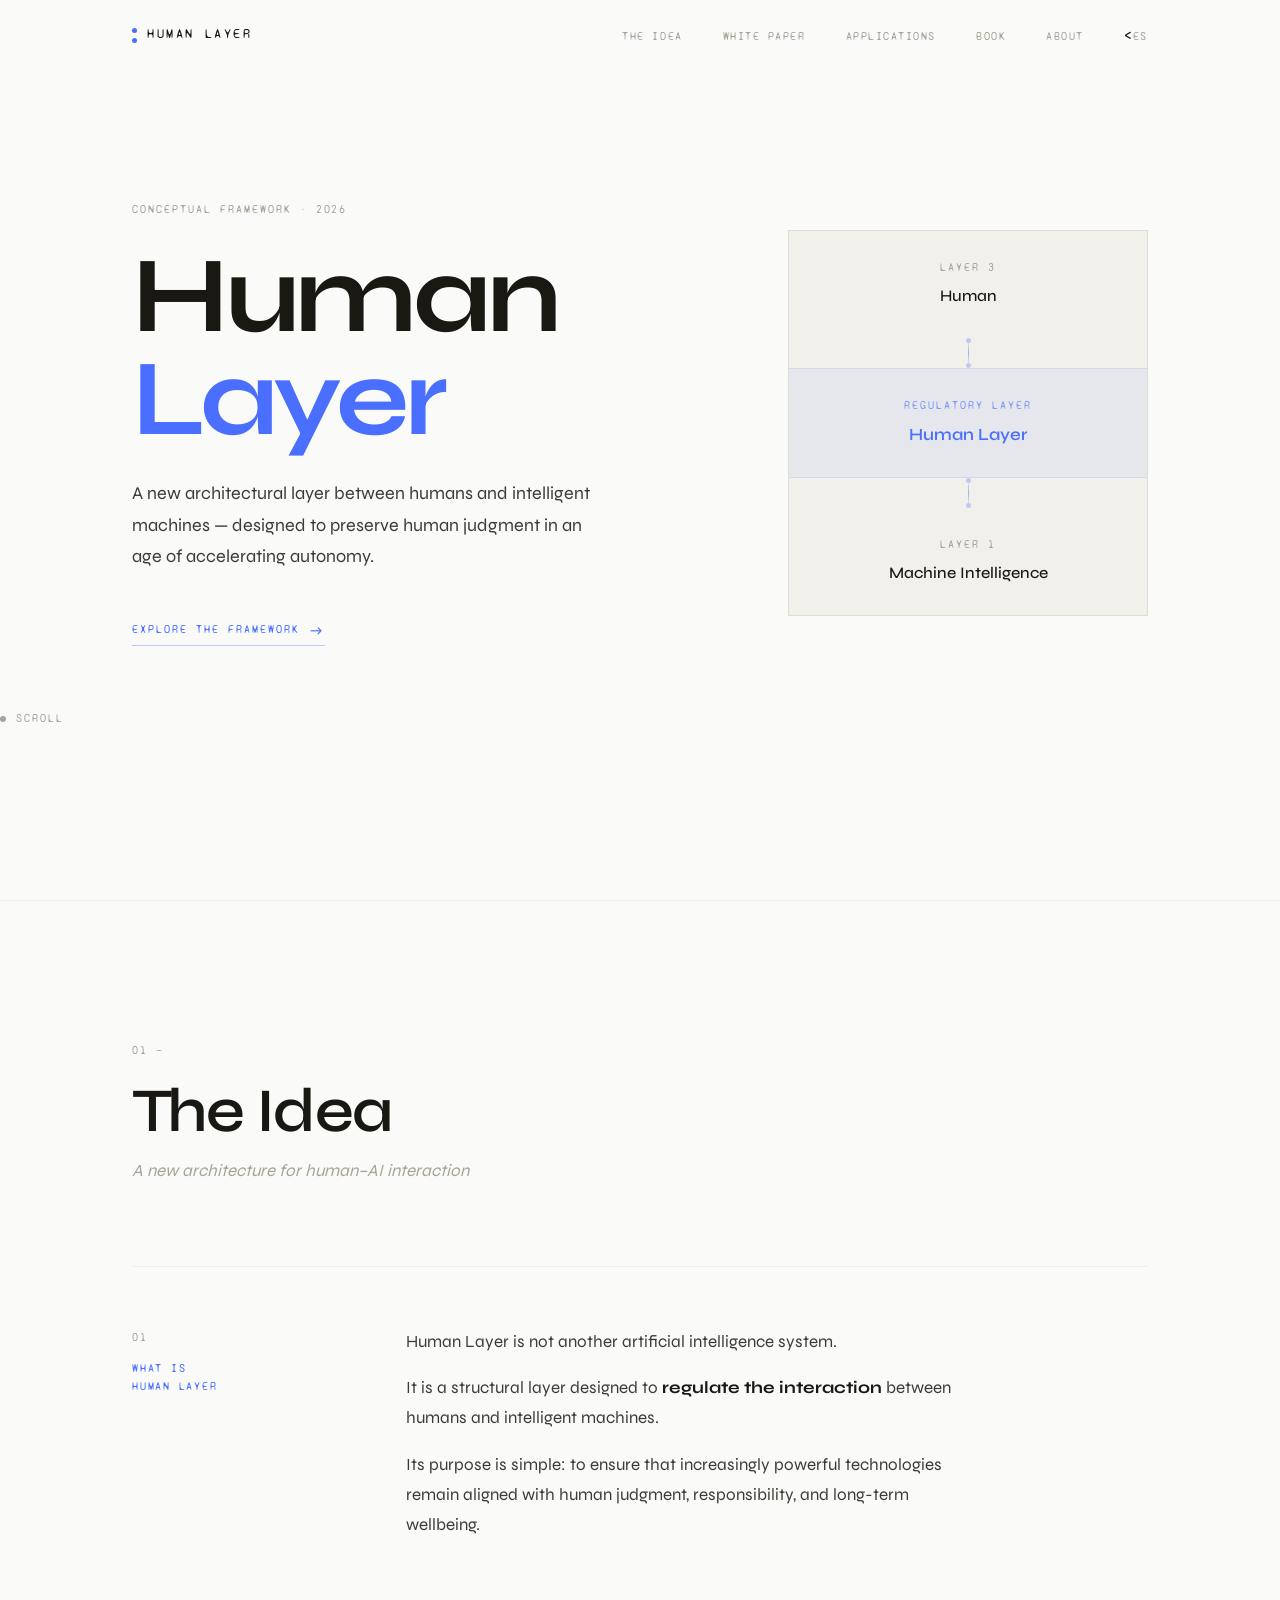
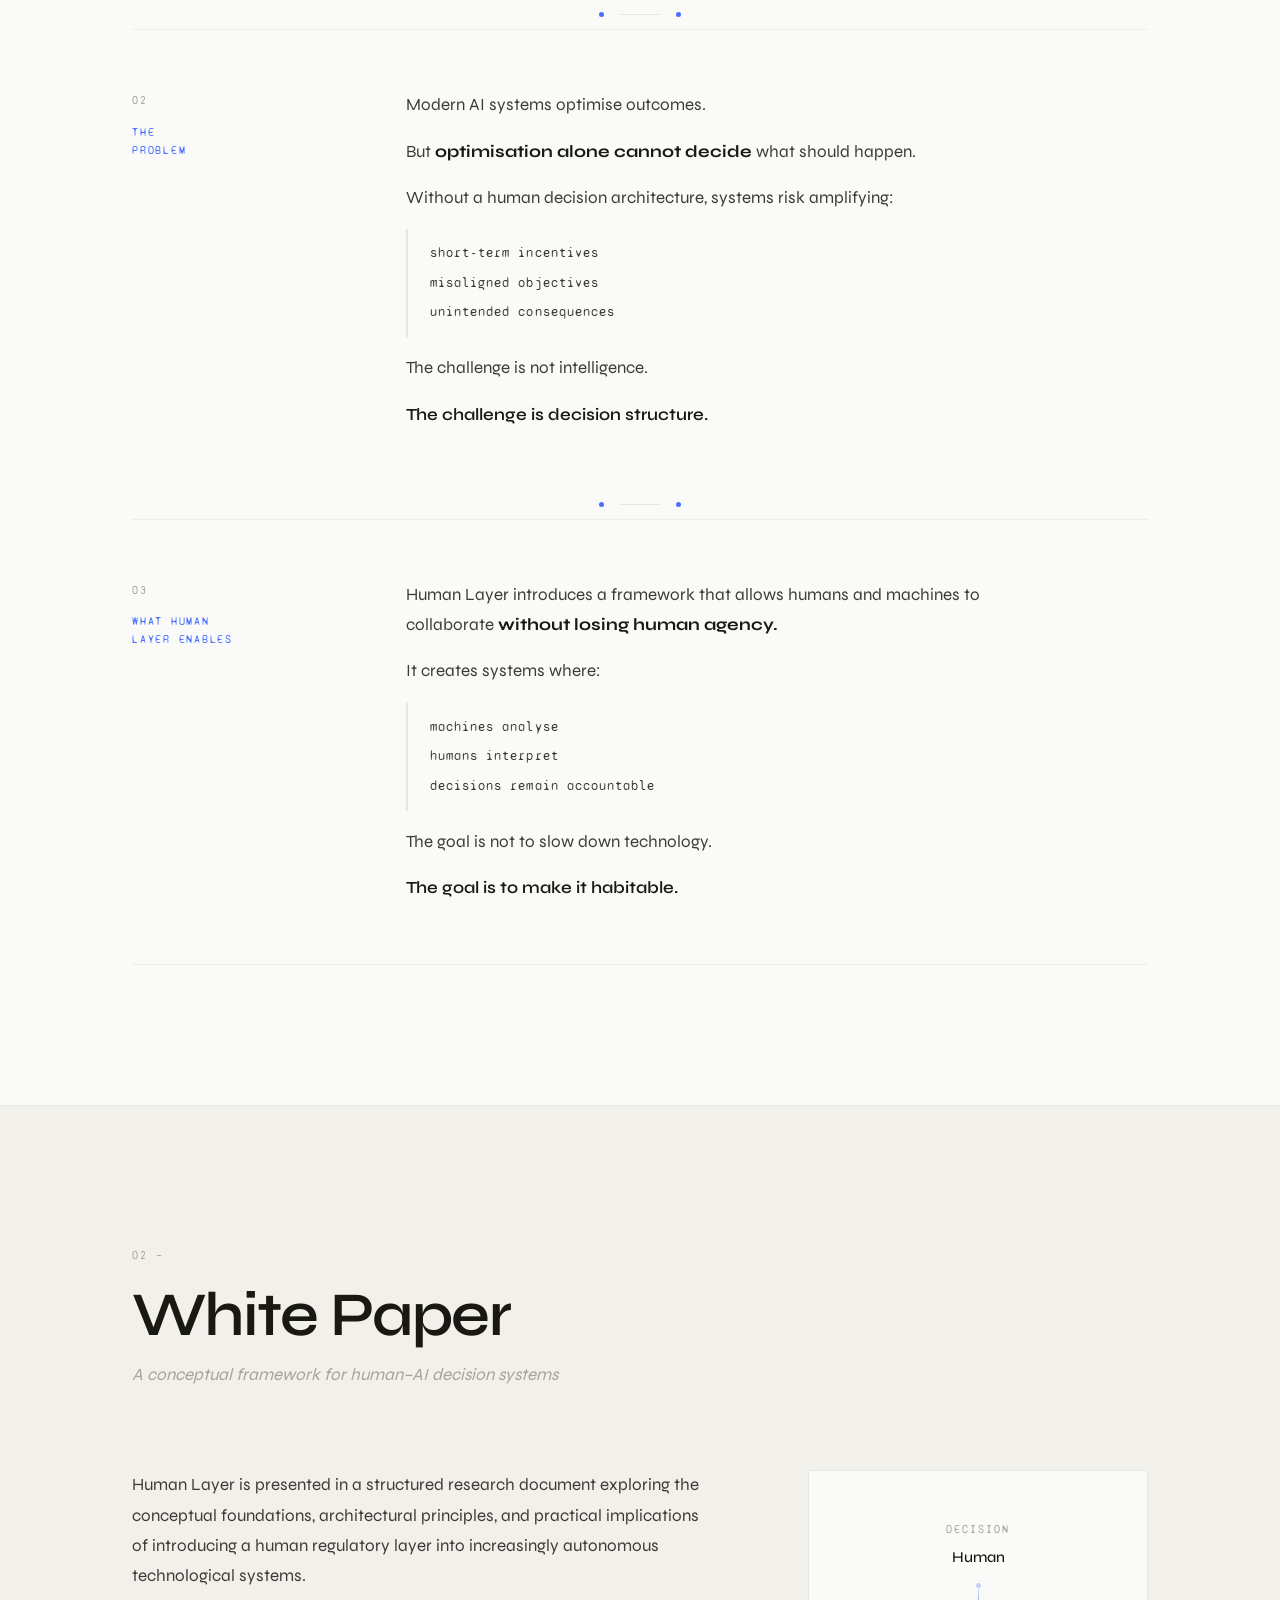
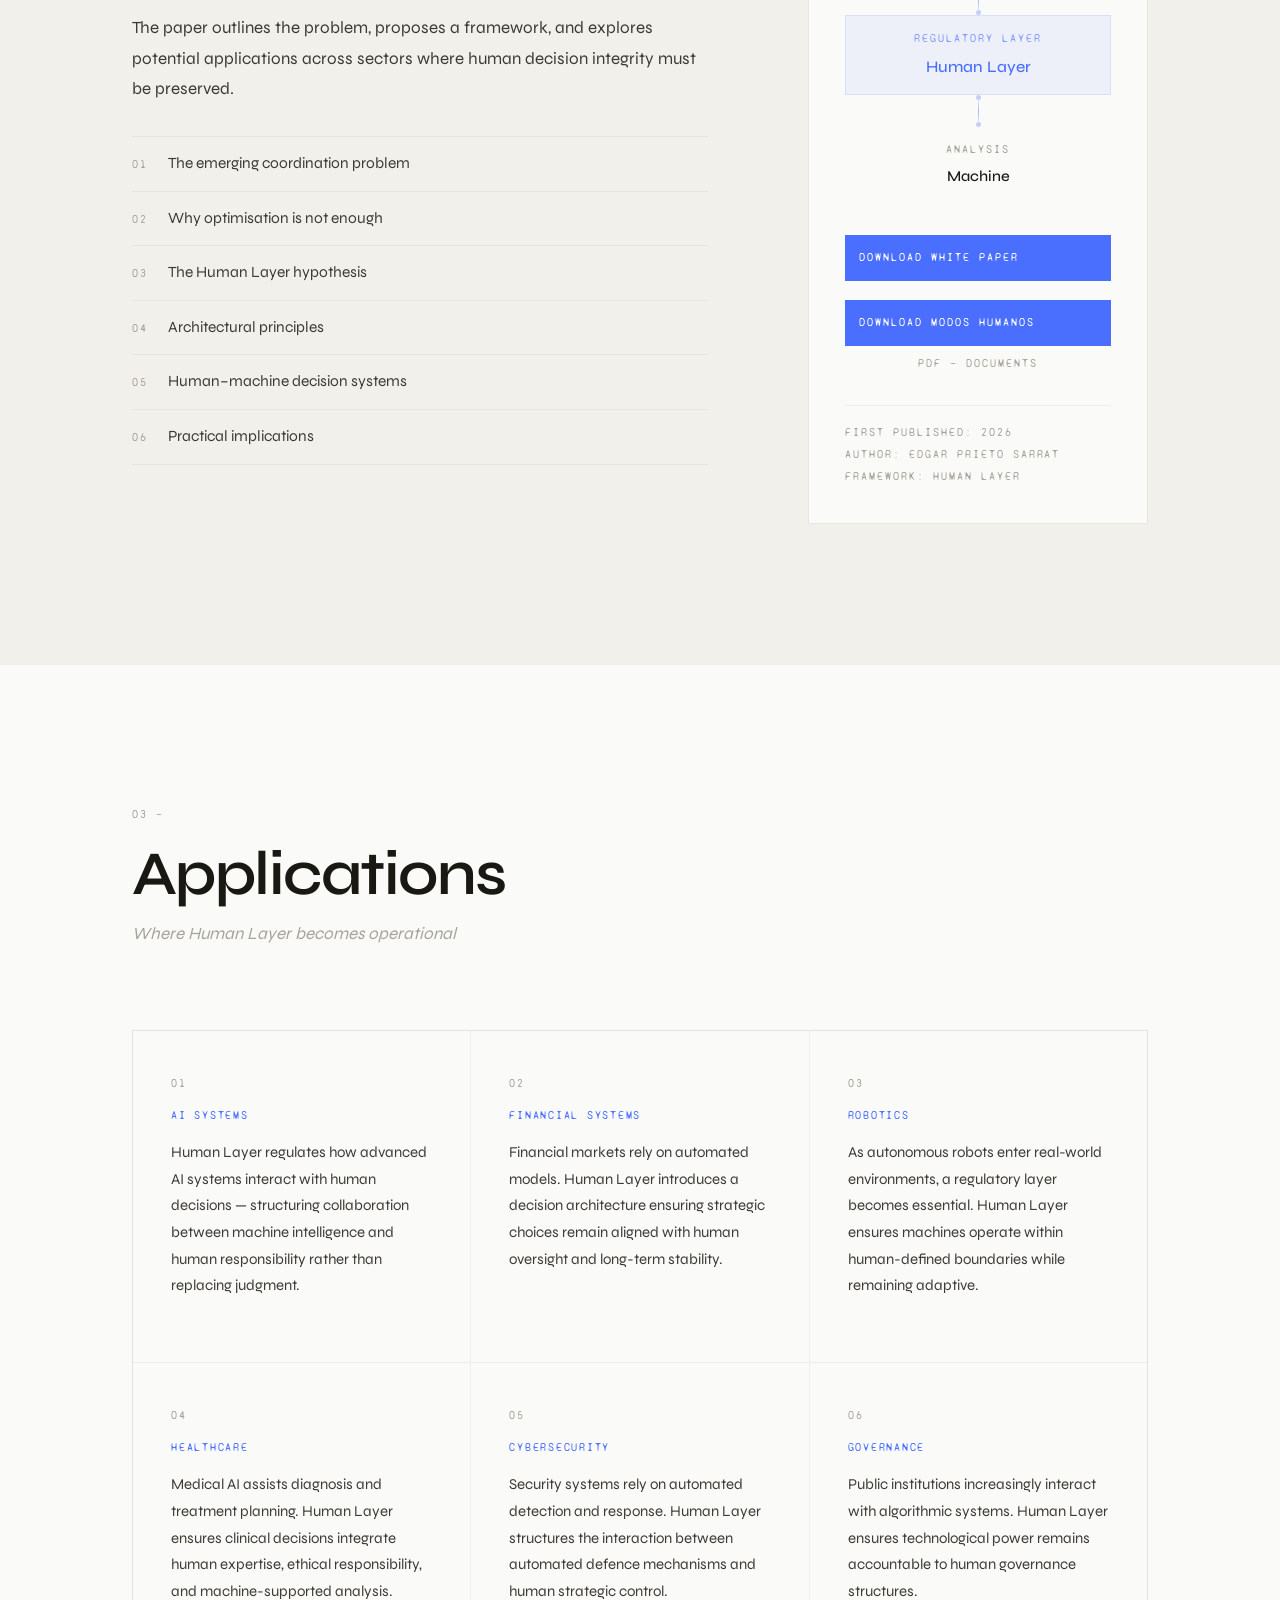
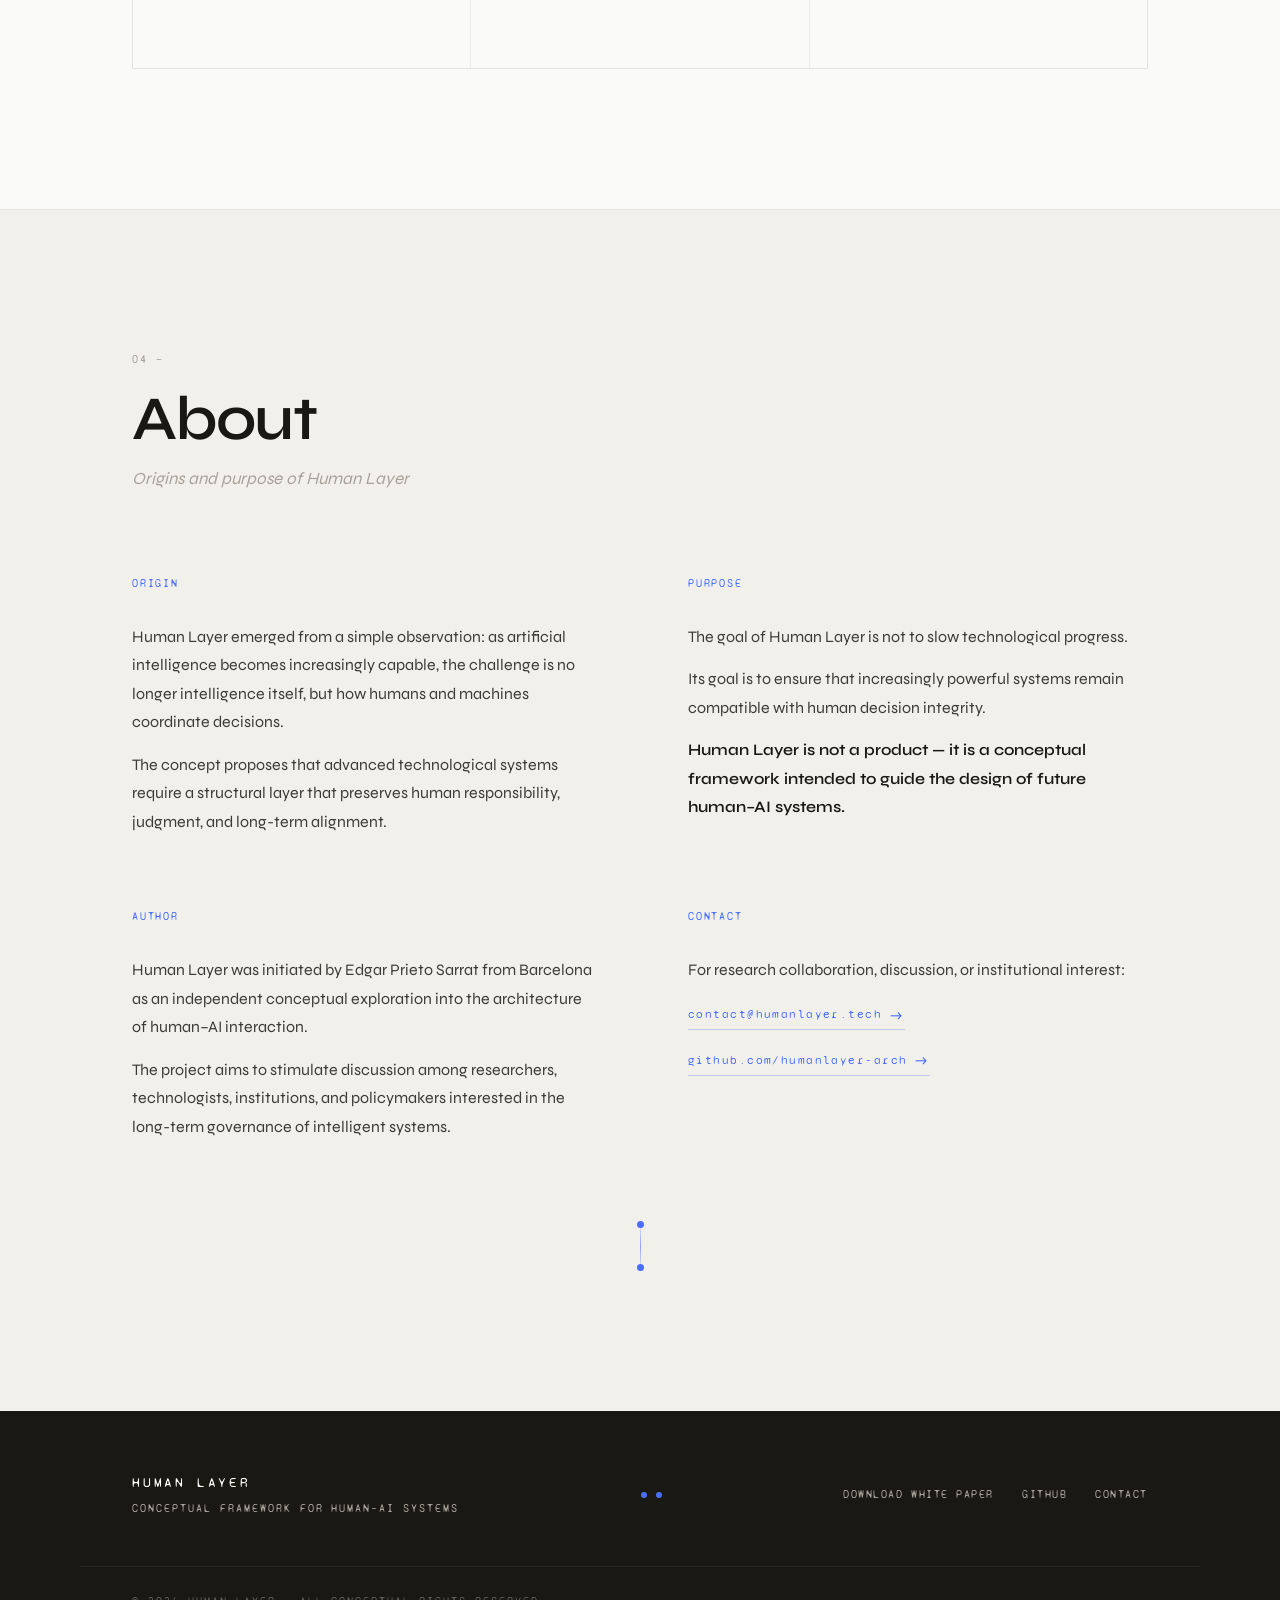
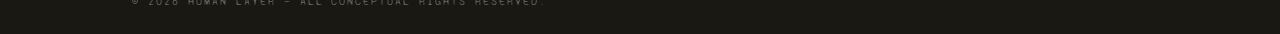
==== index.html @ ac65862c "Update index.html" ====
<!DOCTYPE html>
<html lang="en">
<head>
  <meta charset="UTF-8"/>
  <meta name="viewport" content="width=device-width, initial-scale=1.0"/>
  <meta name="description" content="Human Layer — A conceptual framework for human–AI decision systems."/>
  <title>Human Layer</title>
  <link rel="preconnect" href="https://fonts.googleapis.com"/>
  <link href="https://fonts.googleapis.com/css2?family=Syne:wght@400;500;600;700&family=Syne+Mono&display=swap" rel="stylesheet"/>
  <link rel="stylesheet" href="styles.css"/>
</head>
<body>

  <canvas id="bg"></canvas>

  <!-- ─── NAV ─── -->
  <nav id="nav">
    <div class="nav-inner">
      <a href="#home" class="logo">
        <span class="logo-dots"><span class="ld"></span><span class="ld"></span></span>
        <span class="logo-name">Human Layer</span>
      </a>
      <ul class="nav-links">
        <li><a href="#idea">The Idea</a></li>
        <li><a href="Human-Layer-White-Paper.pdf" target="_blank">White Paper</a></li>
        <li><a href="#applications">Applications</a></li>
        <li><a href="Modos_Humanos.pdf" download>Book</a></li>
        <li><a href="#about">About</a></li>
        <li><<a href="es.html">ES</a></li>
      </ul>
      <button class="burger" id="burger" aria-label="Toggle menu">
        <span></span><span></span>
      </button>
    </div>
  </nav>

  <div class="mob-menu" id="mobMenu">
    <a href="#idea"         class="mob-link">The Idea</a>
    <a href="#whitepaper"   class="mob-link">White Paper</a>
    <a href="#applications" class="mob-link">Applications</a>
    <a href="#about"        class="mob-link">About</a>
  </div>

  <!-- ─── HOME ─── -->
  <section id="home" class="s-home">
    <div class="wrap home-grid">

      <div class="home-copy">
        <p class="mono kicker reveal">Conceptual Framework · 2026</p>
        <h1 class="reveal d1">Human<br/><span class="blue">Layer</span></h1>
        <p class="lead reveal d2">
          A new architectural layer between humans and intelligent machines —
          designed to preserve human judgment in an age of accelerating autonomy.
        </p>
        <a href="#idea" class="cta reveal d3">Explore the framework <span class="arr">→</span></a>
      </div>

      <div class="arch-diagram reveal d2">
        <div class="ad-node">
          <span class="mono ad-tag">layer 3</span>
          <span class="ad-name">Human</span>
        </div>
        <div class="ad-bridge">
          <span class="adb-dot"></span>
          <span class="adb-line"></span>
          <span class="adb-dot"></span>
        </div>
        <div class="ad-node ad-hl">
          <span class="mono ad-tag">regulatory layer</span>
          <span class="ad-name">Human Layer</span>
        </div>
        <div class="ad-bridge">
          <span class="adb-dot"></span>
          <span class="adb-line"></span>
          <span class="adb-dot"></span>
        </div>
        <div class="ad-node">
          <span class="mono ad-tag">layer 1</span>
          <span class="ad-name">Machine Intelligence</span>
        </div>
      </div>

    </div>
    <div class="scroll-cue reveal d3">
      <span class="sc-dot"></span>
      <span class="mono">scroll</span>
    </div>
  </section>

  <!-- ─── THE IDEA ─── -->
  <section id="idea" class="s-idea">
    <div class="wrap">

      <header class="sec-head reveal">
        <p class="mono sec-n">01 —</p>
        <h2>The Idea</h2>
        <p class="sec-sub">A new architecture for human–AI interaction</p>
      </header>

      <div class="idea-row reveal">
        <div class="ir-label">
          <span class="mono ir-n">01</span>
          <h3>What is<br/>Human Layer</h3>
        </div>
        <div class="ir-body">
          <p>Human Layer is not another artificial intelligence system.</p>
          <p>It is a structural layer designed to <strong>regulate the interaction</strong> between humans and intelligent machines.</p>
          <p>Its purpose is simple: to ensure that increasingly powerful technologies remain aligned with human judgment, responsibility, and long-term wellbeing.</p>
        </div>
      </div>

      <div class="hl-sep reveal"><span class="sp-d"></span><span class="sp-l"></span><span class="sp-d"></span></div>

      <div class="idea-row reveal">
        <div class="ir-label">
          <span class="mono ir-n">02</span>
          <h3>The<br/>Problem</h3>
        </div>
        <div class="ir-body">
          <p>Modern AI systems optimise outcomes.</p>
          <p>But <strong>optimisation alone cannot decide</strong> what should happen.</p>
          <p>Without a human decision architecture, systems risk amplifying:</p>
          <ul class="idea-list">
            <li>short-term incentives</li>
            <li>misaligned objectives</li>
            <li>unintended consequences</li>
          </ul>
          <p>The challenge is not intelligence.</p>
          <p class="em">The challenge is decision structure.</p>
        </div>
      </div>

      <div class="hl-sep reveal"><span class="sp-d"></span><span class="sp-l"></span><span class="sp-d"></span></div>

      <div class="idea-row reveal">
        <div class="ir-label">
          <span class="mono ir-n">03</span>
          <h3>What Human<br/>Layer Enables</h3>
        </div>
        <div class="ir-body">
          <p>Human Layer introduces a framework that allows humans and machines to collaborate <strong>without losing human agency.</strong></p>
          <p>It creates systems where:</p>
          <ul class="idea-list">
            <li>machines analyse</li>
            <li>humans interpret</li>
            <li>decisions remain accountable</li>
          </ul>
          <p>The goal is not to slow down technology.</p>
          <p class="em">The goal is to make it habitable.</p>
        </div>
      </div>

    </div>
  </section>

  <!-- ─── WHITE PAPER ─── -->
  <section id="whitepaper" class="s-wp">
    <div class="wrap">

      <header class="sec-head reveal">
        <p class="mono sec-n">02 —</p>
        <h2>White Paper</h2>
        <p class="sec-sub">A conceptual framework for human–AI decision systems</p>
      </header>

      <div class="wp-grid">
        <div class="wp-left">
          <p class="reveal">Human Layer is presented in a structured research document exploring the conceptual foundations, architectural principles, and practical implications of introducing a human regulatory layer into increasingly autonomous technological systems.</p>
          <p class="reveal d1">The paper outlines the problem, proposes a framework, and explores potential applications across sectors where human decision integrity must be preserved.</p>

          <ol class="toc">
            <li class="reveal d1"><span class="mono tn">01</span>The emerging coordination problem</li>
            <li class="reveal d1"><span class="mono tn">02</span>Why optimisation is not enough</li>
            <li class="reveal d2"><span class="mono tn">03</span>The Human Layer hypothesis</li>
            <li class="reveal d2"><span class="mono tn">04</span>Architectural principles</li>
            <li class="reveal d3"><span class="mono tn">05</span>Human–machine decision systems</li>
            <li class="reveal d3"><span class="mono tn">06</span>Practical implications</li>
          </ol>
        </div>

        <div class="wp-card reveal d2">
          <div class="vdiag">
            <div class="vd-node"><span class="mono vd-tag">decision</span><span class="vd-name">Human</span></div>
            <div class="vd-bridge"><span class="vdb-d"></span><span class="vdb-l"></span><span class="vdb-d"></span></div>
            <div class="vd-node vd-hl"><span class="mono vd-tag">regulatory layer</span><span class="vd-name">Human Layer</span></div>
            <div class="vd-bridge"><span class="vdb-d"></span><span class="vdb-l"></span><span class="vdb-d"></span></div>
            <div class="vd-node"><span class="mono vd-tag">analysis</span><span class="vd-name">Machine</span></div>
          </div>
          <div class="wp-dl">
  <a href="Human-Layer-White-Paper.pdf" target="_blank" class="btn-dl">
    Download White Paper
  </a>

  <a href="Modos_Humanos.pdf" download class="btn-dl" style="margin-top:10px;">
    Download Modos Humanos
  </a>

  <span class="mono dl-sub">PDF — Documents</span>
</div>
          <div class="wp-meta">
            <span class="mono">First published: 2026</span>
            <span class="mono">Author: Edgar Prieto Sarrat</span>
            <span class="mono">Framework: Human Layer</span>
          </div>
        </div>
      </div>

    </div>
  </section>

  <!-- ─── APPLICATIONS ─── -->
  <section id="applications" class="s-apps">
    <div class="wrap">

      <header class="sec-head reveal">
        <p class="mono sec-n">03 —</p>
        <h2>Applications</h2>
        <p class="sec-sub">Where Human Layer becomes operational</p>
      </header>

      <div class="apps-grid">
        <div class="app-card reveal d1"><span class="mono ac-n">01</span><h3>AI Systems</h3><p>Human Layer regulates how advanced AI systems interact with human decisions — structuring collaboration between machine intelligence and human responsibility rather than replacing judgment.</p><span class="ac-pip"></span></div>
        <div class="app-card reveal d1"><span class="mono ac-n">02</span><h3>Financial Systems</h3><p>Financial markets rely on automated models. Human Layer introduces a decision architecture ensuring strategic choices remain aligned with human oversight and long-term stability.</p><span class="ac-pip"></span></div>
        <div class="app-card reveal d2"><span class="mono ac-n">03</span><h3>Robotics</h3><p>As autonomous robots enter real-world environments, a regulatory layer becomes essential. Human Layer ensures machines operate within human-defined boundaries while remaining adaptive.</p><span class="ac-pip"></span></div>
        <div class="app-card reveal d2"><span class="mono ac-n">04</span><h3>Healthcare</h3><p>Medical AI assists diagnosis and treatment planning. Human Layer ensures clinical decisions integrate human expertise, ethical responsibility, and machine-supported analysis.</p><span class="ac-pip"></span></div>
        <div class="app-card reveal d3"><span class="mono ac-n">05</span><h3>Cybersecurity</h3><p>Security systems rely on automated detection and response. Human Layer structures the interaction between automated defence mechanisms and human strategic control.</p><span class="ac-pip"></span></div>
        <div class="app-card reveal d3"><span class="mono ac-n">06</span><h3>Governance</h3><p>Public institutions increasingly interact with algorithmic systems. Human Layer ensures technological power remains accountable to human governance structures.</p><span class="ac-pip"></span></div>
      </div>

    </div>
  </section>

  <!-- ─── ABOUT ─── -->
  <section id="about" class="s-about">
    <div class="wrap">

      <header class="sec-head reveal">
        <p class="mono sec-n">04 —</p>
        <h2>About</h2>
        <p class="sec-sub">Origins and purpose of Human Layer</p>
      </header>

      <div class="about-grid">

        <div class="about-block reveal d1">
          <h3>Origin</h3>
          <p>Human Layer emerged from a simple observation: as artificial intelligence becomes increasingly capable, the challenge is no longer intelligence itself, but how humans and machines coordinate decisions.</p>
          <p>The concept proposes that advanced technological systems require a structural layer that preserves human responsibility, judgment, and long-term alignment.</p>
        </div>

        <div class="about-block reveal d2">
          <h3>Purpose</h3>
          <p>The goal of Human Layer is not to slow technological progress.</p>
          <p>Its goal is to ensure that increasingly powerful systems remain compatible with human decision integrity.</p>
          <p class="em">Human Layer is not a product — it is a conceptual framework intended to guide the design of future human–AI systems.</p>
        </div>

        <div class="about-block reveal d2">
          <h3>Author</h3>
          <p>Human Layer was initiated by Edgar Prieto Sarrat from Barcelona as an independent conceptual exploration into the architecture of human–AI interaction.</p>
          <p>The project aims to stimulate discussion among researchers, technologists, institutions, and policymakers interested in the long-term governance of intelligent systems.</p>
        </div>

        <div class="about-block reveal d3">
          <h3>Contact</h3>
          <p>For research collaboration, discussion, or institutional interest:</p>
          <a href="mailto:contact@humanlayer.tech" class="ext-link">contact@humanlayer.tech <span class="arr">→</span></a>
          <a href="https://github.com/humanlayer-arch" target="_blank" rel="noopener" class="ext-link">github.com/humanlayer-arch <span class="arr">→</span></a>
        </div>

      </div>

      <div class="about-close reveal">
        <span class="acd"></span>
        <span class="acl"></span>
        <span class="acd"></span>
      </div>

    </div>
  </section>

  <!-- ─── FOOTER ─── -->
  <footer>
    <div class="wrap ft-row">
      <div class="ft-brand">
        <span class="ft-name">Human Layer</span>
        <span class="mono ft-desc">Conceptual framework for human–AI systems</span>
      </div>
      <div class="ft-dots"><span class="ftd"></span><span class="ftd"></span></div>
      <nav class="ft-nav">
        <a href="Human-Layer-White-Paper.pdf" target="_blank">
        Download White Paper
        </a>
        <a href="https://github.com/humanlayer-arch" target="_blank">GitHub</a>
        <a href="mailto:contact@humanlayer.tech">Contact</a>
      </nav>
    </div>
    <div class="wrap ft-copy">
      <span class="mono">© 2026 Human Layer — All conceptual rights reserved.</span>
    </div>
  </footer>

  <script src="script.js"></script>
</body>
</html>
---- styles.css ----
/* ═══════════════════════════════════════════
   HUMAN LAYER · styles.css
   ═══════════════════════════════════════════ */

/* ── TOKENS ──────────────────────────────── */
:root {
  --white:   #fafaf8;
  --off:     #f2f0eb;
  --light:   #e5e2da;
  --mid:     #a8a39a;
  --dark:    #3d3b35;
  --ink:     #191812;
  --blue:    #4A6FFF;
  --blue-dk: #3558e8;
  --blue-lt: rgba(74,111,255,.07);
  --line:    rgba(25,24,18,.09);
  --line2:   rgba(25,24,18,.05);
  --sans:   'Syne', sans-serif;
  --mono:   'Syne Mono', monospace;
  --ease:    cubic-bezier(.22,.68,0,1.2);
}

/* ── RESET ───────────────────────────────── */
*, *::before, *::after { box-sizing: border-box; margin: 0; padding: 0; }
html { scroll-behavior: smooth; }
body {
  font-family: var(--sans);
  background: var(--white);
  color: var(--ink);
  line-height: 1.65;
  overflow-x: hidden;
  -webkit-font-smoothing: antialiased;
}
a { text-decoration: none; color: inherit; }
strong { color: var(--ink); }

/* ── CANVAS BG ───────────────────────────── */
#bg {
  position: fixed;
  inset: 0;
  pointer-events: none;
  z-index: 0;
}

/* ── TYPOGRAPHY ──────────────────────────── */
.mono {
  font-family: var(--mono);
  font-size: 11px;
  letter-spacing: .18em;
  text-transform: uppercase;
  color: var(--mid);
  font-weight: 400;
}

h1 {
  font-family: var(--sans);
  font-size: clamp(54px, 9.5vw, 108px);
  font-weight: 700;
  line-height: .95;
  letter-spacing: -.04em;
  color: var(--ink);
}

h2 {
  font-family: var(--sans);
  font-size: clamp(34px, 5.5vw, 62px);
  font-weight: 600;
  line-height: 1.05;
  letter-spacing: -.025em;
  color: var(--ink);
}

h3 {
  font-family: var(--mono);
  font-size: 11px;
  letter-spacing: .16em;
  text-transform: uppercase;
  color: var(--blue);
  font-weight: 400;
  margin-bottom: 16px;
}

p {
  font-size: 17px;
  line-height: 1.78;
  color: var(--dark);
  max-width: 620px;
}

.em { color: var(--ink) !important; font-weight: 600; }
.blue { color: var(--blue); }

/* ── LAYOUT ──────────────────────────────── */
.wrap {
  width: 100%;
  max-width: 1120px;
  margin: 0 auto;
  padding: 0 52px;
  position: relative;
  z-index: 1;
}
@media (max-width: 768px) { .wrap { padding: 0 22px; } }

/* ── SCROLL REVEAL ───────────────────────── */
.reveal {
  opacity: 0;
  transform: translateY(32px);
  transition: opacity .72s ease, transform .72s ease;
}
.reveal.in { opacity: 1; transform: none; }
.d1 { transition-delay: .08s; }
.d2 { transition-delay: .20s; }
.d3 { transition-delay: .35s; }
.d4 { transition-delay: .50s; }

/* ── NAV ─────────────────────────────────── */
#nav {
  position: fixed;
  inset: 0 0 auto;
  z-index: 300;
  border-bottom: 1px solid transparent;
  transition: background .35s, border-color .35s, backdrop-filter .35s;
}
#nav.scrolled {
  background: rgba(250,250,248,.93);
  backdrop-filter: blur(16px);
  border-bottom-color: var(--line2);
}
.nav-inner {
  display: flex;
  align-items: center;
  justify-content: space-between;
  height: 70px;
  max-width: 1120px;
  margin: 0 auto;
  padding: 0 52px;
}
@media (max-width: 768px) { .nav-inner { padding: 0 22px; } }

/* Logo */
.logo { display: flex; align-items: center; gap: 10px; }
.logo-dots { display: flex; flex-direction: column; gap: 5px; }
.ld {
  display: block;
  width: 5px; height: 5px;
  border-radius: 50%;
  background: var(--blue);
  animation: ldp 2.8s ease-in-out infinite;
}
.ld:nth-child(2) { animation-delay: .55s; }
@keyframes ldp {
  0%,100% { opacity: .4; transform: scale(1); }
  50%     { opacity: 1;  transform: scale(1.4); }
}
.logo-name {
  font-family: var(--mono);
  font-size: 13px;
  letter-spacing: .2em;
  text-transform: uppercase;
  color: var(--ink);
}

/* Links */
.nav-links { display: flex; gap: 40px; list-style: none; }
.nav-links a {
  font-family: var(--mono);
  font-size: 11px;
  letter-spacing: .14em;
  text-transform: uppercase;
  color: var(--mid);
  position: relative;
  transition: color .2s;
}
.nav-links a::after {
  content: '';
  position: absolute;
  left: 0; bottom: -3px;
  width: 0; height: 1px;
  background: var(--blue);
  transition: width .25s;
}
.nav-links a:hover,
.nav-links a.active { color: var(--ink); }
.nav-links a:hover::after,
.nav-links a.active::after { width: 100%; }

/* Burger */
.burger {
  display: none;
  flex-direction: column;
  gap: 5px;
  background: none;
  border: none;
  cursor: pointer;
  padding: 5px;
}
.burger span {
  display: block;
  width: 22px; height: 1.5px;
  background: var(--ink);
  transition: transform .25s, opacity .25s;
}
.burger.open span:first-child { transform: rotate(45deg) translate(4.5px, 4.5px); }
.burger.open span:last-child  { transform: rotate(-45deg) translate(4.5px, -4.5px); }
@media (max-width: 768px) { .nav-links { display: none; } .burger { display: flex; } }

/* Mobile menu */
.mob-menu {
  position: fixed;
  top: 70px; inset-inline: 0;
  background: var(--white);
  border-bottom: 1px solid var(--line2);
  display: flex;
  flex-direction: column;
  gap: 0;
  z-index: 290;
  transform: translateY(-110%);
  opacity: 0;
  pointer-events: none;
  transition: transform .35s ease, opacity .35s ease;
}
.mob-menu.open { transform: none; opacity: 1; pointer-events: auto; }
.mob-link {
  display: block;
  padding: 16px 22px;
  font-family: var(--mono);
  font-size: 13px;
  letter-spacing: .16em;
  text-transform: uppercase;
  color: var(--ink);
  border-bottom: 1px solid var(--line2);
}
.mob-link:last-child { border-bottom: none; }

/* ── CTA ─────────────────────────────────── */
.cta {
  display: inline-flex;
  align-items: center;
  gap: 10px;
  font-family: var(--mono);
  font-size: 11px;
  letter-spacing: .18em;
  text-transform: uppercase;
  color: var(--blue);
  border-bottom: 1px solid rgba(74,111,255,.35);
  padding-bottom: 3px;
  transition: gap .3s var(--ease), border-color .2s;
}
.cta:hover { gap: 18px; border-color: var(--blue); }
.arr { font-family: var(--sans); font-size: 15px; font-weight: 400; }

/* ═══════════════════════════════════════════
   SECTION 1 · HOME
   ═══════════════════════════════════════════ */
.s-home {
  min-height: 100vh;
  display: flex;
  flex-direction: column;
  justify-content: center;
  padding: 108px 0 80px;
}

.home-grid {
  display: grid;
  grid-template-columns: 1fr 360px;
  gap: 80px;
  align-items: center;
}
@media (max-width: 900px) {
  .home-grid { grid-template-columns: 1fr; gap: 56px; }
  .arch-diagram { max-width: 320px; }
}

.kicker { margin-bottom: 26px; }
.lead {
  font-size: 18px;
  line-height: 1.75;
  max-width: 460px;
  margin: 28px 0 42px;
}

/* Arch diagram */
.arch-diagram {
  border: 1px solid var(--line);
  background: var(--off);
  overflow: hidden;
}
.ad-node {
  display: flex;
  flex-direction: column;
  align-items: center;
  gap: 6px;
  padding: 28px 32px;
  text-align: center;
  transition: background .25s;
}
.ad-node:hover { background: rgba(74,111,255,.04); }
.ad-hl {
  background: var(--blue-lt);
  border-block: 1px solid rgba(74,111,255,.12);
}
.ad-hl .ad-tag { color: rgba(74,111,255,.65); }
.ad-hl .ad-name { color: var(--blue); font-weight: 600; font-size: 17px; }
.ad-tag { /* .mono already applied in HTML */ }
.ad-name { font-size: 16px; font-weight: 500; color: var(--ink); }
.ad-bridge {
  display: flex;
  flex-direction: column;
  align-items: center;
}
.adb-dot {
  display: block;
  width: 5px; height: 5px;
  border-radius: 50%;
  background: var(--blue);
  opacity: .3;
}
.adb-line {
  display: block;
  width: 1px; height: 20px;
  background: linear-gradient(180deg,
    rgba(74,111,255,.15),
    rgba(74,111,255,.5),
    rgba(74,111,255,.15));
}

/* Scroll cue */
.scroll-cue {
  display: flex;
  align-items: center;
  gap: 10px;
  margin-top: 64px;
}
.sc-dot {
  width: 6px; height: 6px;
  border-radius: 50%;
  background: var(--mid);
  animation: scbounce 1.8s ease-in-out infinite;
}
@keyframes scbounce {
  0%,100% { transform: translateY(0); opacity: .5; }
  50%     { transform: translateY(5px); opacity: 1; }
}

/* ═══════════════════════════════════════════
   SECTION 2 · THE IDEA
   ═══════════════════════════════════════════ */
.s-idea {
  padding: 140px 0;
  border-top: 1px solid var(--line2);
}

/* Section header shared */
.sec-head { margin-bottom: 80px; }
.sec-n { margin-bottom: 18px; }
.sec-head h2 { margin-bottom: 12px; }
.sec-sub { font-size: 17px; color: var(--mid); font-style: italic; }

/* Idea rows */
.idea-row {
  display: grid;
  grid-template-columns: 210px 1fr;
  gap: 64px;
  padding: 60px 0;
  border-top: 1px solid var(--line2);
  align-items: start;
}
.idea-row:last-of-type { border-bottom: 1px solid var(--line2); }
@media (max-width: 768px) {
  .idea-row { grid-template-columns: 1fr; gap: 22px; padding: 40px 0; }
}

.ir-label { display: flex; flex-direction: column; gap: 13px; padding-top: 2px; }
.ir-n { color: var(--mid); }
.ir-body { display: flex; flex-direction: column; gap: 16px; }
.ir-body p { max-width: 580px; }

.idea-list {
  list-style: none;
  padding: 14px 0 14px 22px;
  border-left: 2px solid var(--line);
  display: flex;
  flex-direction: column;
  gap: 8px;
}
.idea-list li {
  font-family: var(--mono);
  font-size: 13px;
  letter-spacing: .08em;
  color: var(--dark);
}

/* HL separator */
.hl-sep {
  display: flex;
  align-items: center;
  justify-content: center;
  gap: 16px;
  padding: 12px 0;
  opacity: .28;
}
.sp-d {
  width: 5px; height: 5px;
  border-radius: 50%;
  background: var(--blue);
  animation: seppulse 2.5s ease-in-out infinite;
}
.sp-d:last-child { animation-delay: .5s; }
@keyframes seppulse { 0%,100% { transform: scale(1); } 50% { transform: scale(1.7); } }
.sp-l { display: block; width: 40px; height: 1px; background: var(--line); }

/* ═══════════════════════════════════════════
   SECTION 3 · WHITE PAPER
   ═══════════════════════════════════════════ */
.s-wp {
  padding: 140px 0;
  background: var(--off);
  border-top: 1px solid var(--line2);
}

.wp-grid {
  display: grid;
  grid-template-columns: 1fr 340px;
  gap: 100px;
  align-items: start;
}
@media (max-width: 900px) { .wp-grid { grid-template-columns: 1fr; gap: 60px; } }

.wp-left { display: flex; flex-direction: column; gap: 22px; }

/* TOC */
.toc {
  list-style: none;
  border-top: 1px solid var(--line2);
  margin-top: 10px;
}
.toc li {
  display: flex;
  align-items: baseline;
  gap: 18px;
  padding: 14px 0;
  border-bottom: 1px solid var(--line2);
  font-size: 15.5px;
  color: var(--dark);
  cursor: default;
  transition: color .2s, padding-left .25s;
}
.toc li:hover { color: var(--ink); padding-left: 10px; }
.tn { min-width: 18px; flex-shrink: 0; }

/* WP Card */
.wp-card {
  position: sticky;
  top: 92px;
  background: var(--white);
  border: 1px solid var(--line);
  padding: 36px;
  display: flex;
  flex-direction: column;
  gap: 32px;
}
@media (max-width: 900px) { .wp-card { position: static; } }

/* Vertical diagram */
.vdiag { display: flex; flex-direction: column; align-items: center; }
.vd-node {
  display: flex;
  flex-direction: column;
  align-items: center;
  gap: 5px;
  padding: 14px 20px;
  width: 100%;
  text-align: center;
  transition: background .2s;
}
.vd-node:hover { background: var(--blue-lt); }
.vd-hl {
  background: var(--blue-lt);
  border: 1px solid rgba(74,111,255,.13);
}
.vd-tag { /* .mono */ }
.vd-hl .vd-tag { color: rgba(74,111,255,.65); }
.vd-name { font-size: 15px; font-weight: 500; color: var(--ink); }
.vd-hl .vd-name { color: var(--blue); font-size: 16px; }
.vd-bridge { display: flex; flex-direction: column; align-items: center; }
.vdb-d { width: 5px; height: 5px; border-radius: 50%; background: var(--blue); opacity: .3; }
.vdb-l { width: 1px; height: 22px; background: linear-gradient(180deg,rgba(74,111,255,.15),rgba(74,111,255,.5),rgba(74,111,255,.15)); }

/* Download */
.wp-dl { display: flex; flex-direction: column; align-items: center; gap: 9px; }
.btn-dl {
  width: 100%;
  padding: 14px;
  background: var(--blue);
  color: #fff;
  border: none;
  cursor: pointer;
  font-family: var(--mono);
  font-size: 11px;
  letter-spacing: .18em;
  text-transform: uppercase;
  transition: background .2s, transform .2s, box-shadow .2s;
}
.btn-dl:hover {
  background: var(--blue-dk);
  transform: translateY(-2px);
  box-shadow: 0 10px 30px rgba(74,111,255,.25);
}
.dl-sub { color: var(--mid); }

.wp-meta {
  border-top: 1px solid var(--line2);
  padding-top: 18px;
  display: flex;
  flex-direction: column;
  gap: 4px;
}

/* ═══════════════════════════════════════════
   SECTION 4 · APPLICATIONS
   ═══════════════════════════════════════════ */
.s-apps {
  padding: 140px 0;
  border-top: 1px solid var(--line2);
}

.apps-grid {
  display: grid;
  grid-template-columns: repeat(3, 1fr);
  gap: 1px;
  background: var(--line2);
  border: 1px solid var(--line2);
  margin-top: 64px;
}
@media (max-width: 900px) { .apps-grid { grid-template-columns: repeat(2,1fr); } }
@media (max-width: 580px) { .apps-grid { grid-template-columns: 1fr; } }

.app-card {
  background: var(--white);
  padding: 44px 38px;
  display: flex;
  flex-direction: column;
  gap: 14px;
  cursor: default;
  transition: background .25s;
}
.app-card:hover { background: var(--blue-lt); }
.app-card:hover .ac-pip { opacity: .5; transform: scale(1.5); }
.ac-n { display: block; }
.app-card h3 { margin-bottom: 0; }
.app-card p { font-size: 15px; max-width: 100%; }
.ac-pip {
  display: block;
  width: 5px; height: 5px;
  border-radius: 50%;
  background: var(--blue);
  opacity: 0;
  margin-top: auto;
  transition: opacity .25s, transform .25s;
}

/* ═══════════════════════════════════════════
   SECTION 5 · ABOUT
   ═══════════════════════════════════════════ */
.s-about {
  padding: 140px 0;
  background: var(--off);
  border-top: 1px solid var(--line2);
}

.about-grid {
  display: grid;
  grid-template-columns: 1fr 1fr;
  gap: 72px 96px;
}
@media (max-width: 768px) { .about-grid { grid-template-columns: 1fr; gap: 56px; } }

.about-block { display: flex; flex-direction: column; gap: 14px; }
.about-block p { font-size: 16px; max-width: 100%; }

.ext-link {
  display: inline-flex;
  align-items: center;
  gap: 8px;
  font-family: var(--mono);
  font-size: 12px;
  letter-spacing: .12em;
  color: var(--blue);
  border-bottom: 1px solid rgba(74,111,255,.3);
  padding-bottom: 2px;
  width: fit-content;
  margin-top: 4px;
  transition: gap .25s var(--ease), border-color .2s;
}
.ext-link:hover { gap: 14px; border-color: var(--blue); }

/* Closing symbol */
.about-close {
  display: flex;
  flex-direction: column;
  align-items: center;
  gap: 0;
  margin-top: 80px;
  opacity: .25;
}
.acd {
  width: 7px; height: 7px;
  border-radius: 50%;
  background: var(--blue);
  animation: ldp 3s ease-in-out infinite;
}
.acd:last-child { animation-delay: .7s; }
.acl { width: 1px; height: 36px; background: linear-gradient(180deg,rgba(74,111,255,.2),rgba(74,111,255,.6),rgba(74,111,255,.2)); }

/* ═══════════════════════════════════════════
   FOOTER
   ═══════════════════════════════════════════ */
footer {
  background: var(--ink);
  color: var(--light);
  padding: 60px 0 0;
}

.ft-row {
  display: flex;
  align-items: center;
  justify-content: space-between;
  gap: 32px;
  flex-wrap: wrap;
  padding-bottom: 48px;
}

.ft-brand { display: flex; flex-direction: column; gap: 6px; }
.ft-name {
  font-family: var(--mono);
  font-size: 14px;
  letter-spacing: .2em;
  text-transform: uppercase;
  color: #fff;
}
.ft-desc { color: var(--mid); }

.ft-dots { display: flex; gap: 9px; align-items: center; }
.ftd {
  width: 6px; height: 6px;
  border-radius: 50%;
  background: var(--blue);
  animation: ldp 3s ease-in-out infinite;
}
.ftd:nth-child(2) { animation-delay: .7s; }

.ft-nav { display: flex; gap: 28px; flex-wrap: wrap; }
.ft-nav a {
  font-family: var(--mono);
  font-size: 11px;
  letter-spacing: .14em;
  text-transform: uppercase;
  color: var(--mid);
  transition: color .2s;
}
.ft-nav a:hover { color: #fff; }

.ft-copy {
  border-top: 1px solid rgba(255,255,255,.06);
  padding: 20px 52px;
}
.ft-copy .mono { color: rgba(168,163,154,.5); }
@media (max-width: 768px) { .ft-copy { padding: 20px 22px; } }
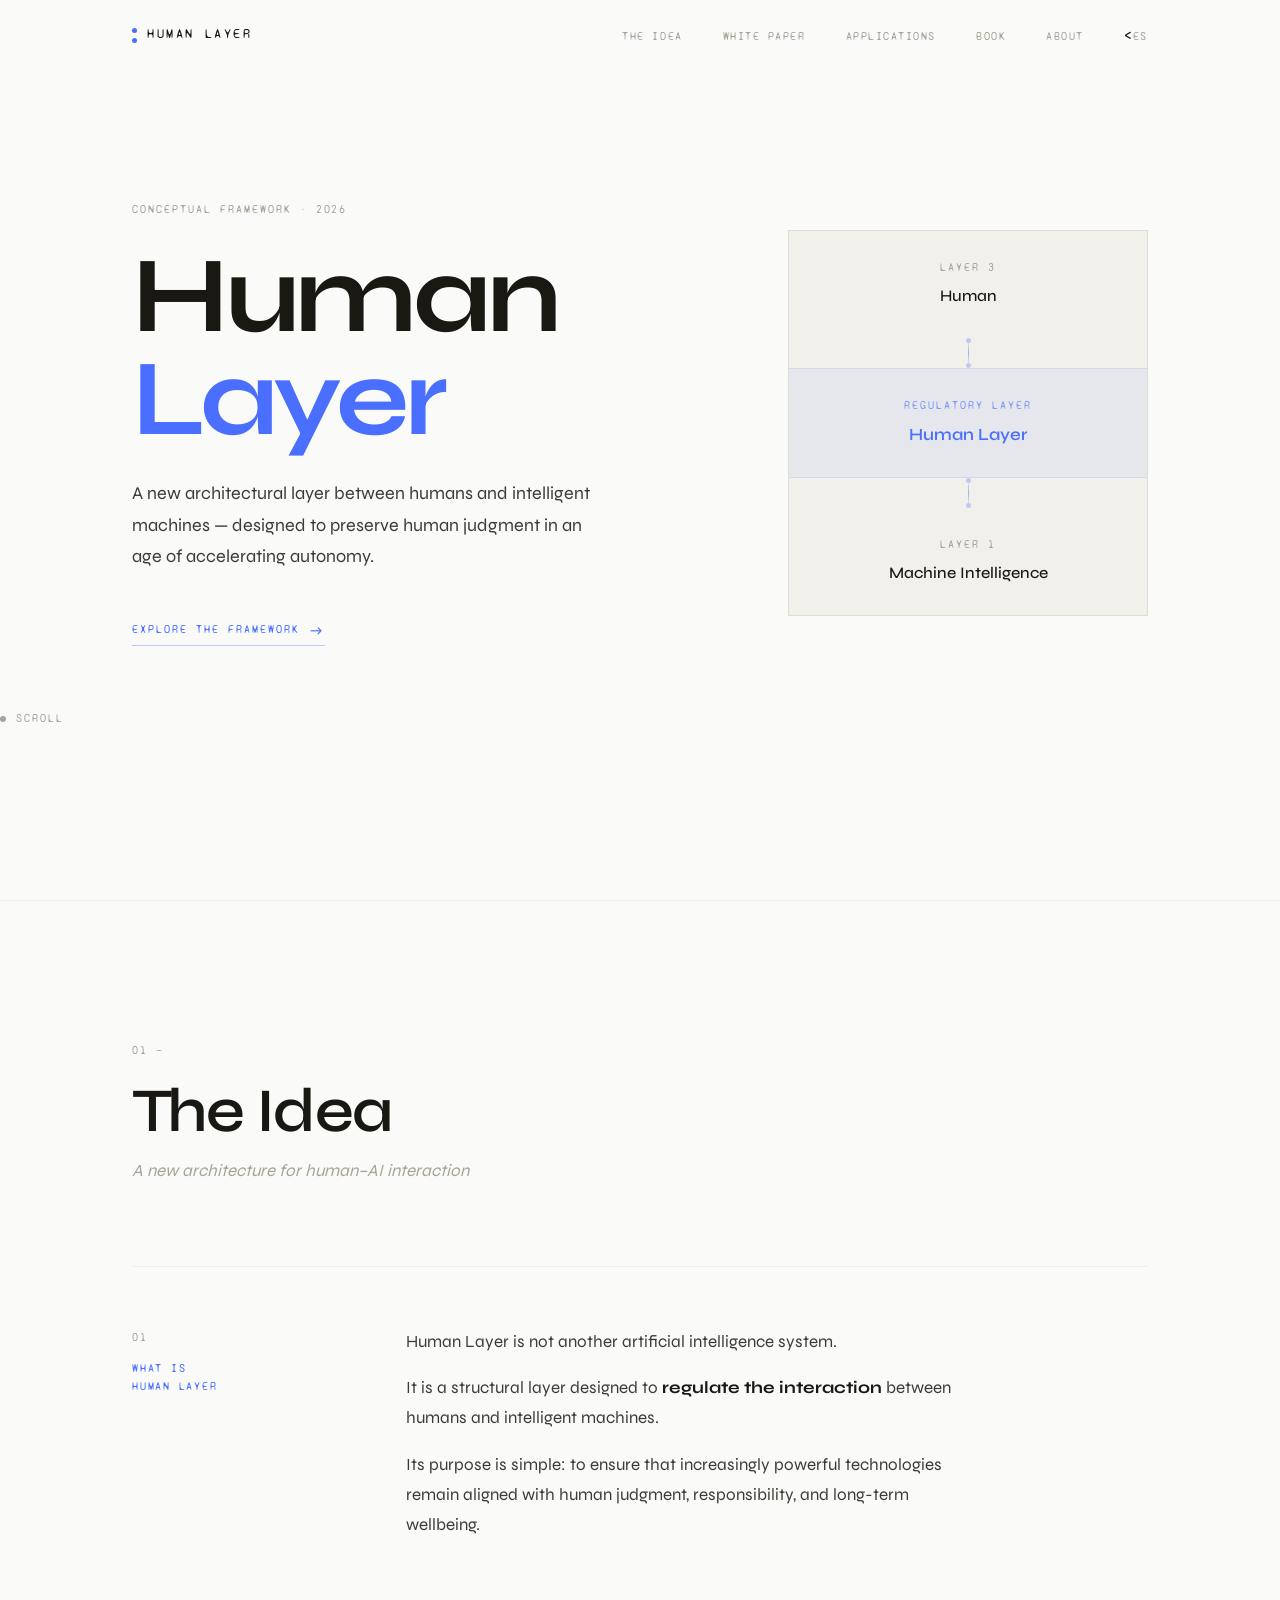
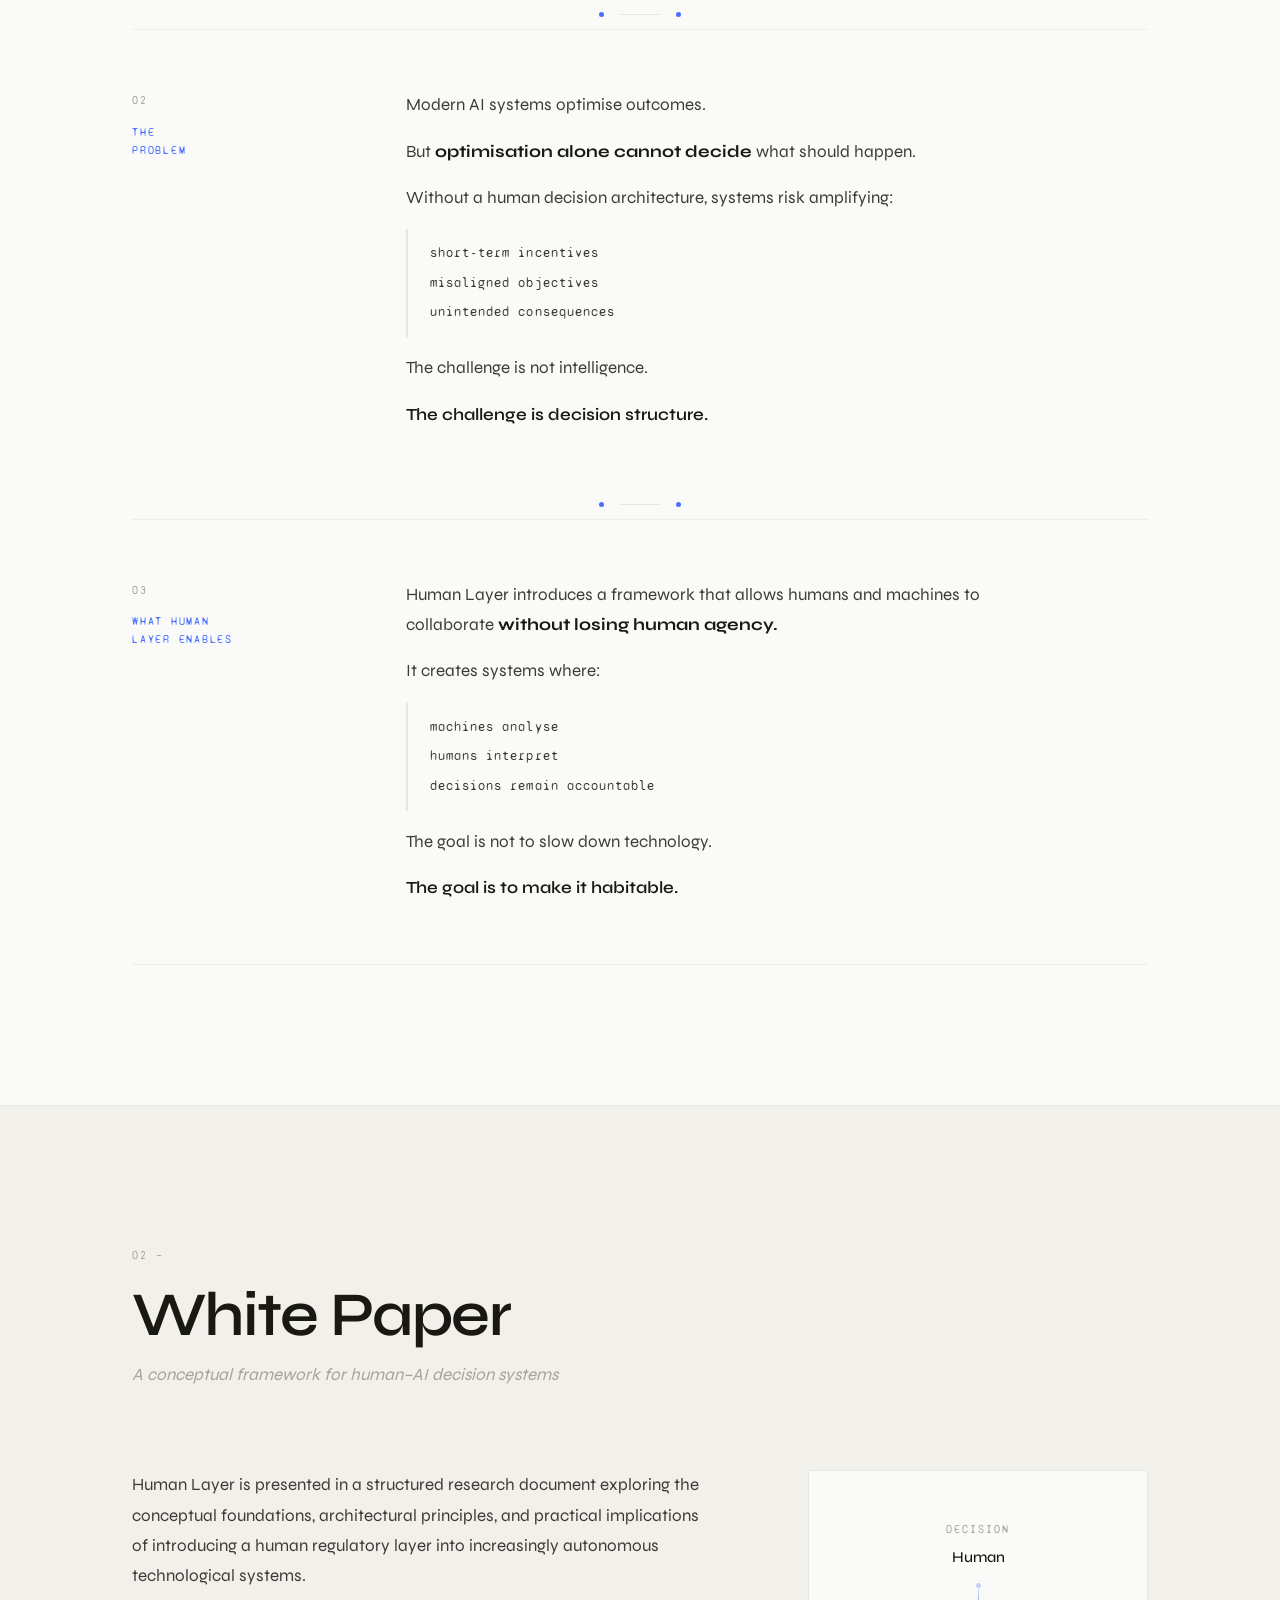
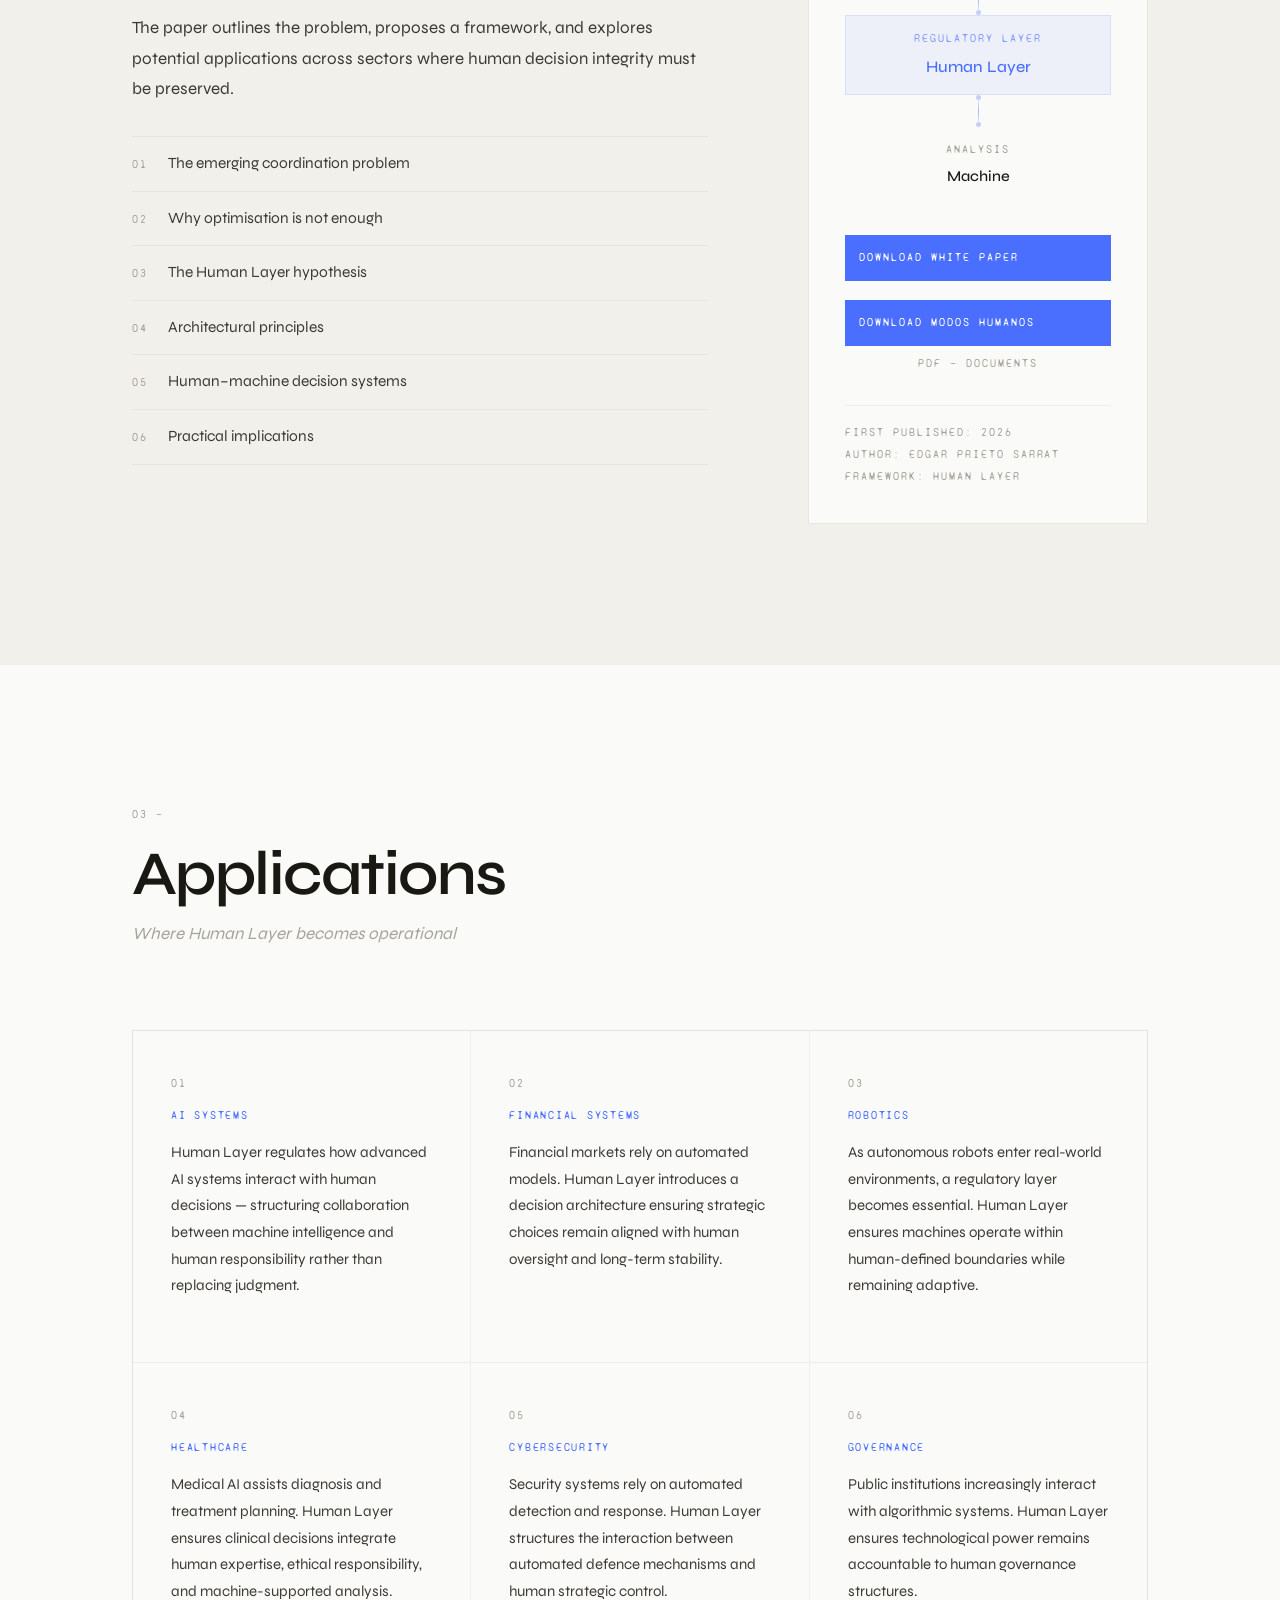
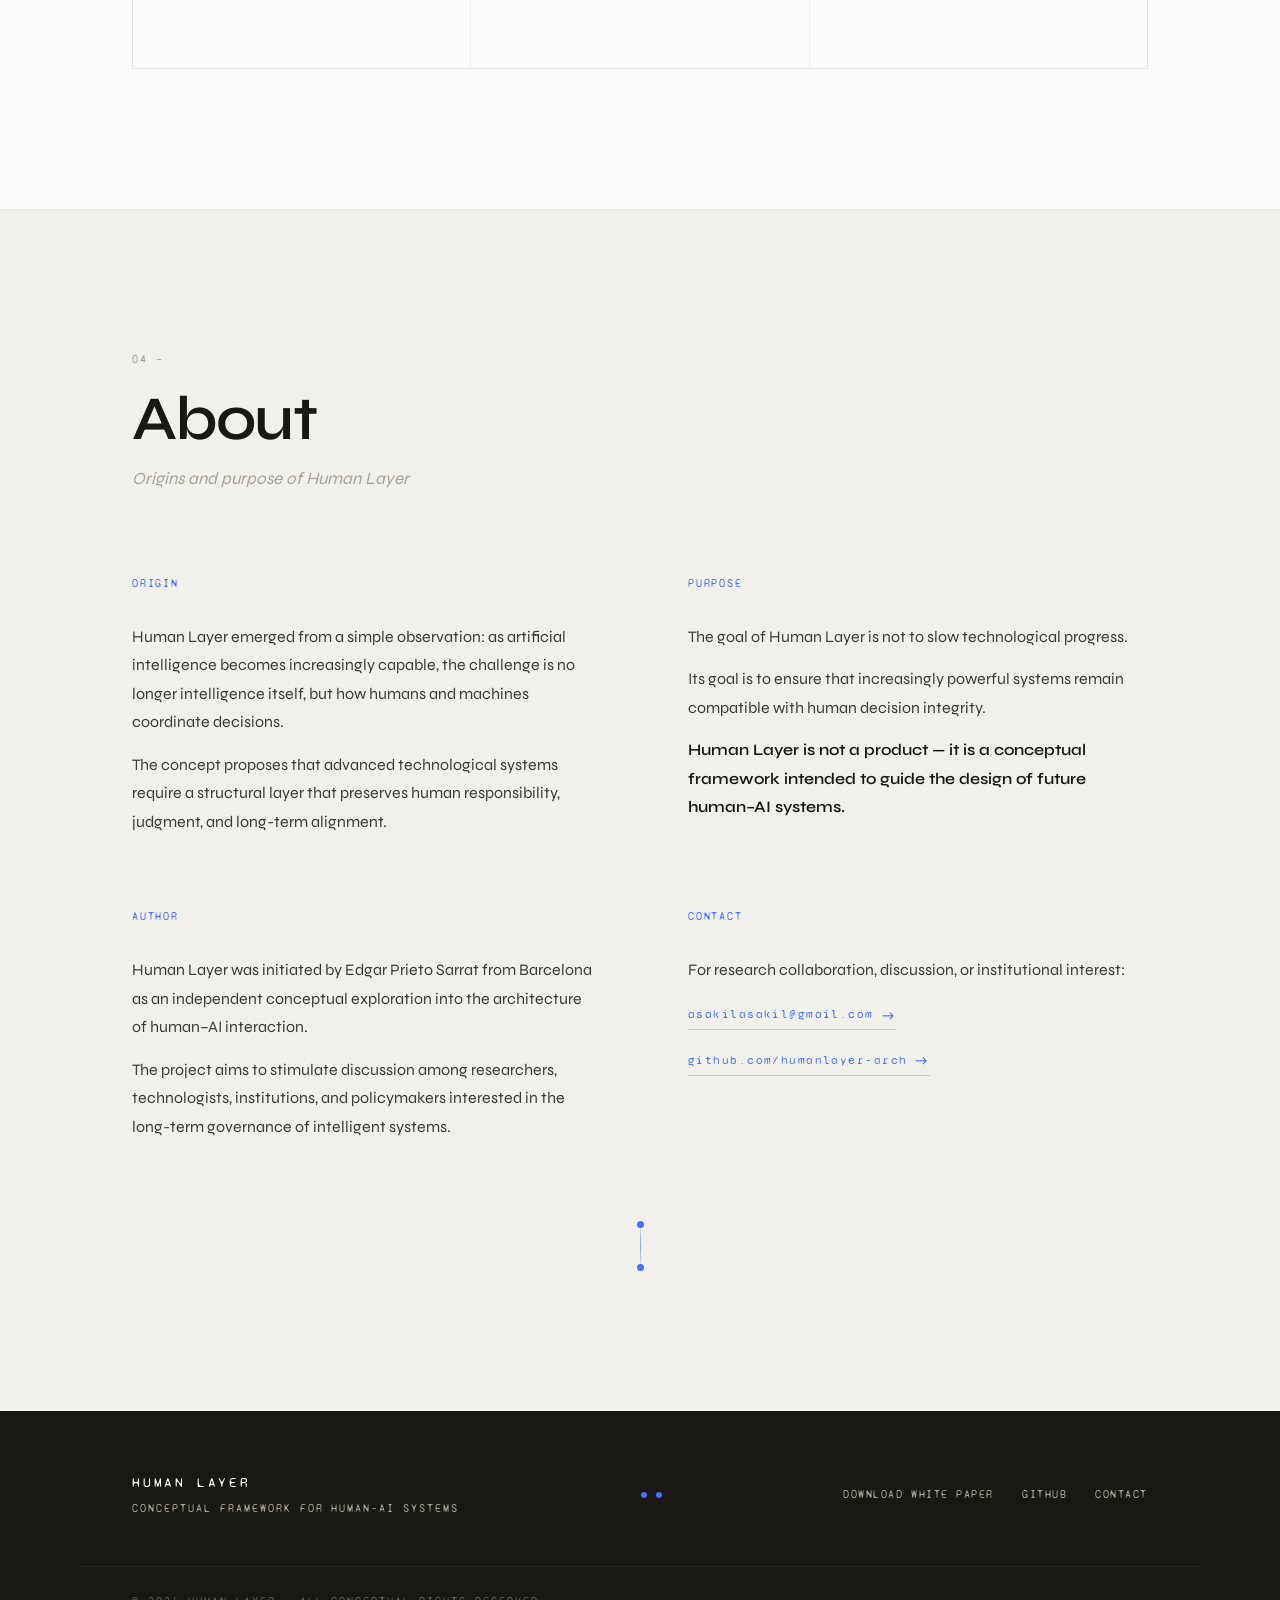
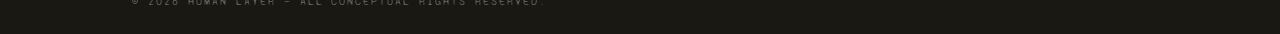
==== commit 42d08ef1: "Update index.html" ====
--- a/index.html
+++ b/index.html
@@ -264,7 +264,7 @@
         <div class="about-block reveal d3">
           <h3>Contact</h3>
           <p>For research collaboration, discussion, or institutional interest:</p>
-          <a href="mailto:contact@humanlayer.tech" class="ext-link">contact@humanlayer.tech <span class="arr">→</span></a>
+          <a href="mailto:asakilasakil@gmail.com" class="ext-link">asakilasakil@gmail.com <span class="arr">→</span></a>
           <a href="https://github.com/humanlayer-arch" target="_blank" rel="noopener" class="ext-link">github.com/humanlayer-arch <span class="arr">→</span></a>
         </div>
 
@@ -292,7 +292,7 @@
         Download White Paper
         </a>
         <a href="https://github.com/humanlayer-arch" target="_blank">GitHub</a>
-        <a href="mailto:contact@humanlayer.tech">Contact</a>
+        <a href="mailto:asakilasakil@gmail.com">Contact</a>
       </nav>
     </div>
     <div class="wrap ft-copy">
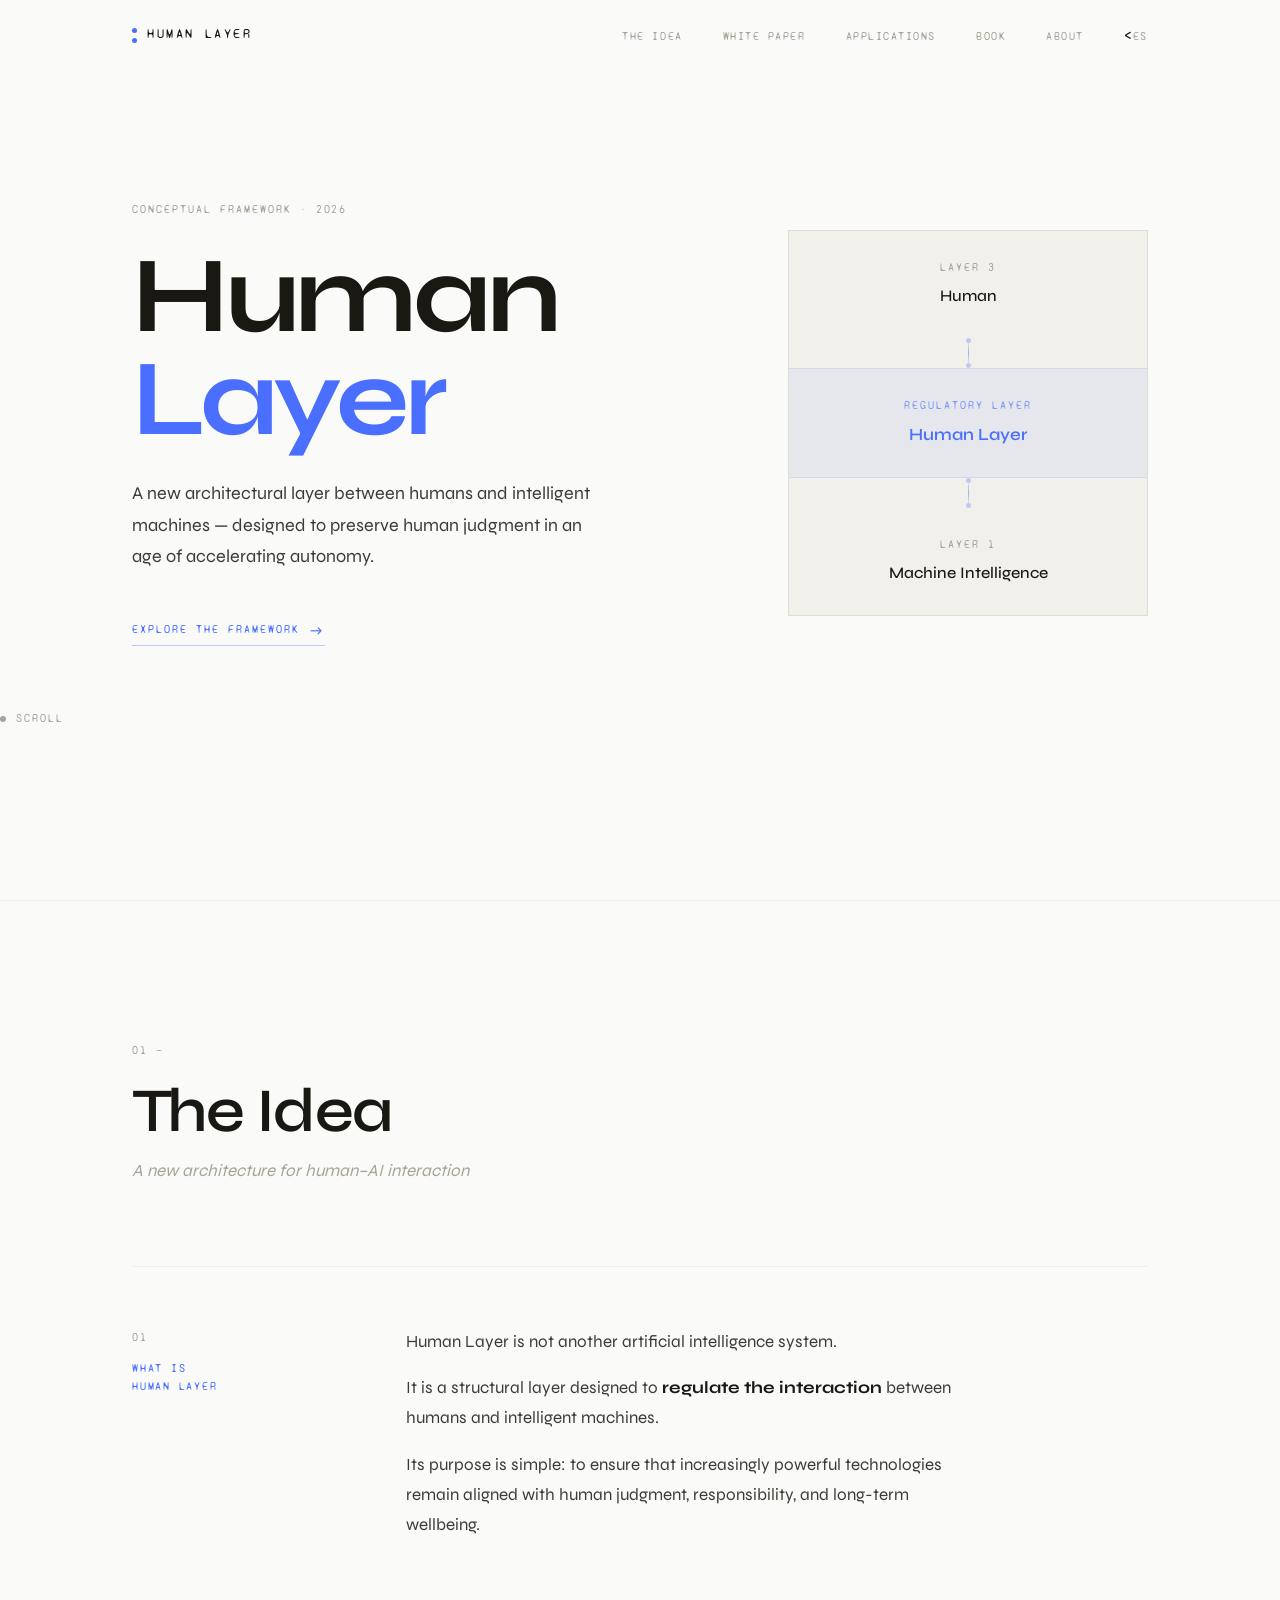
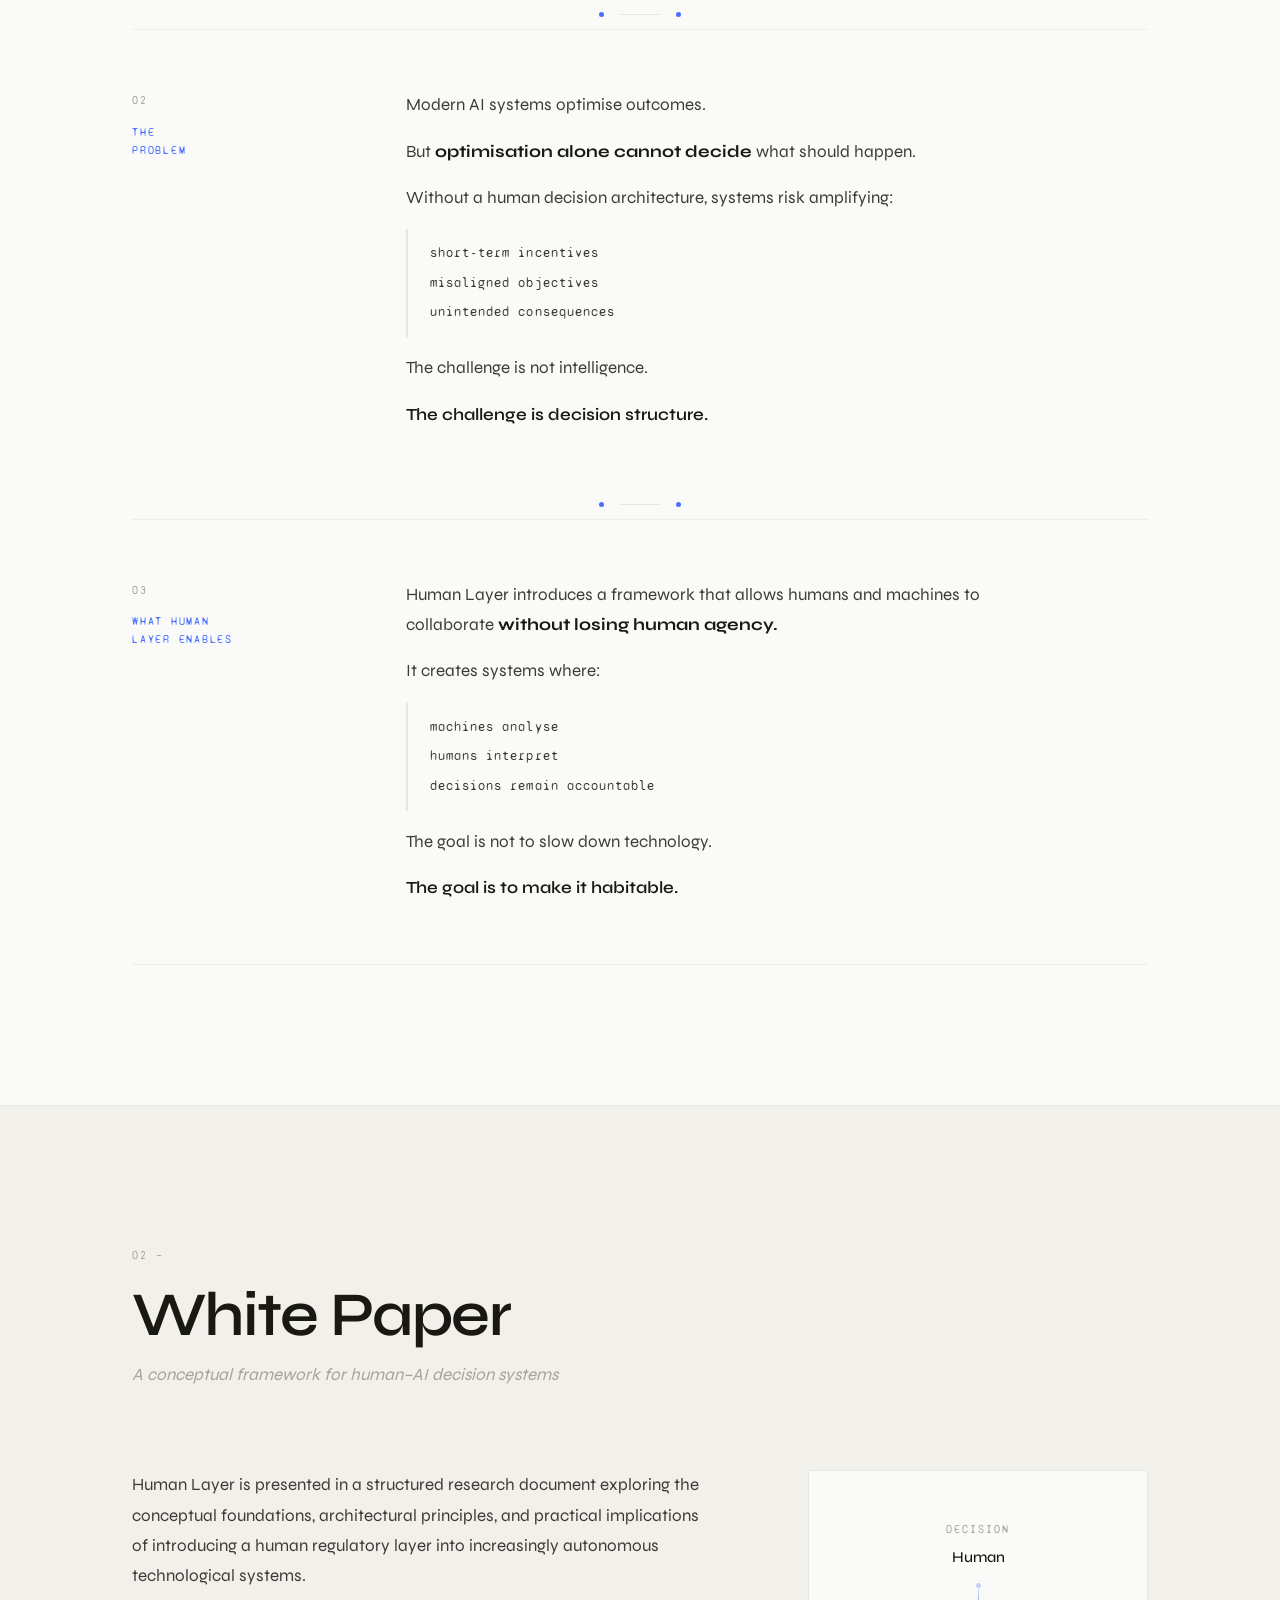
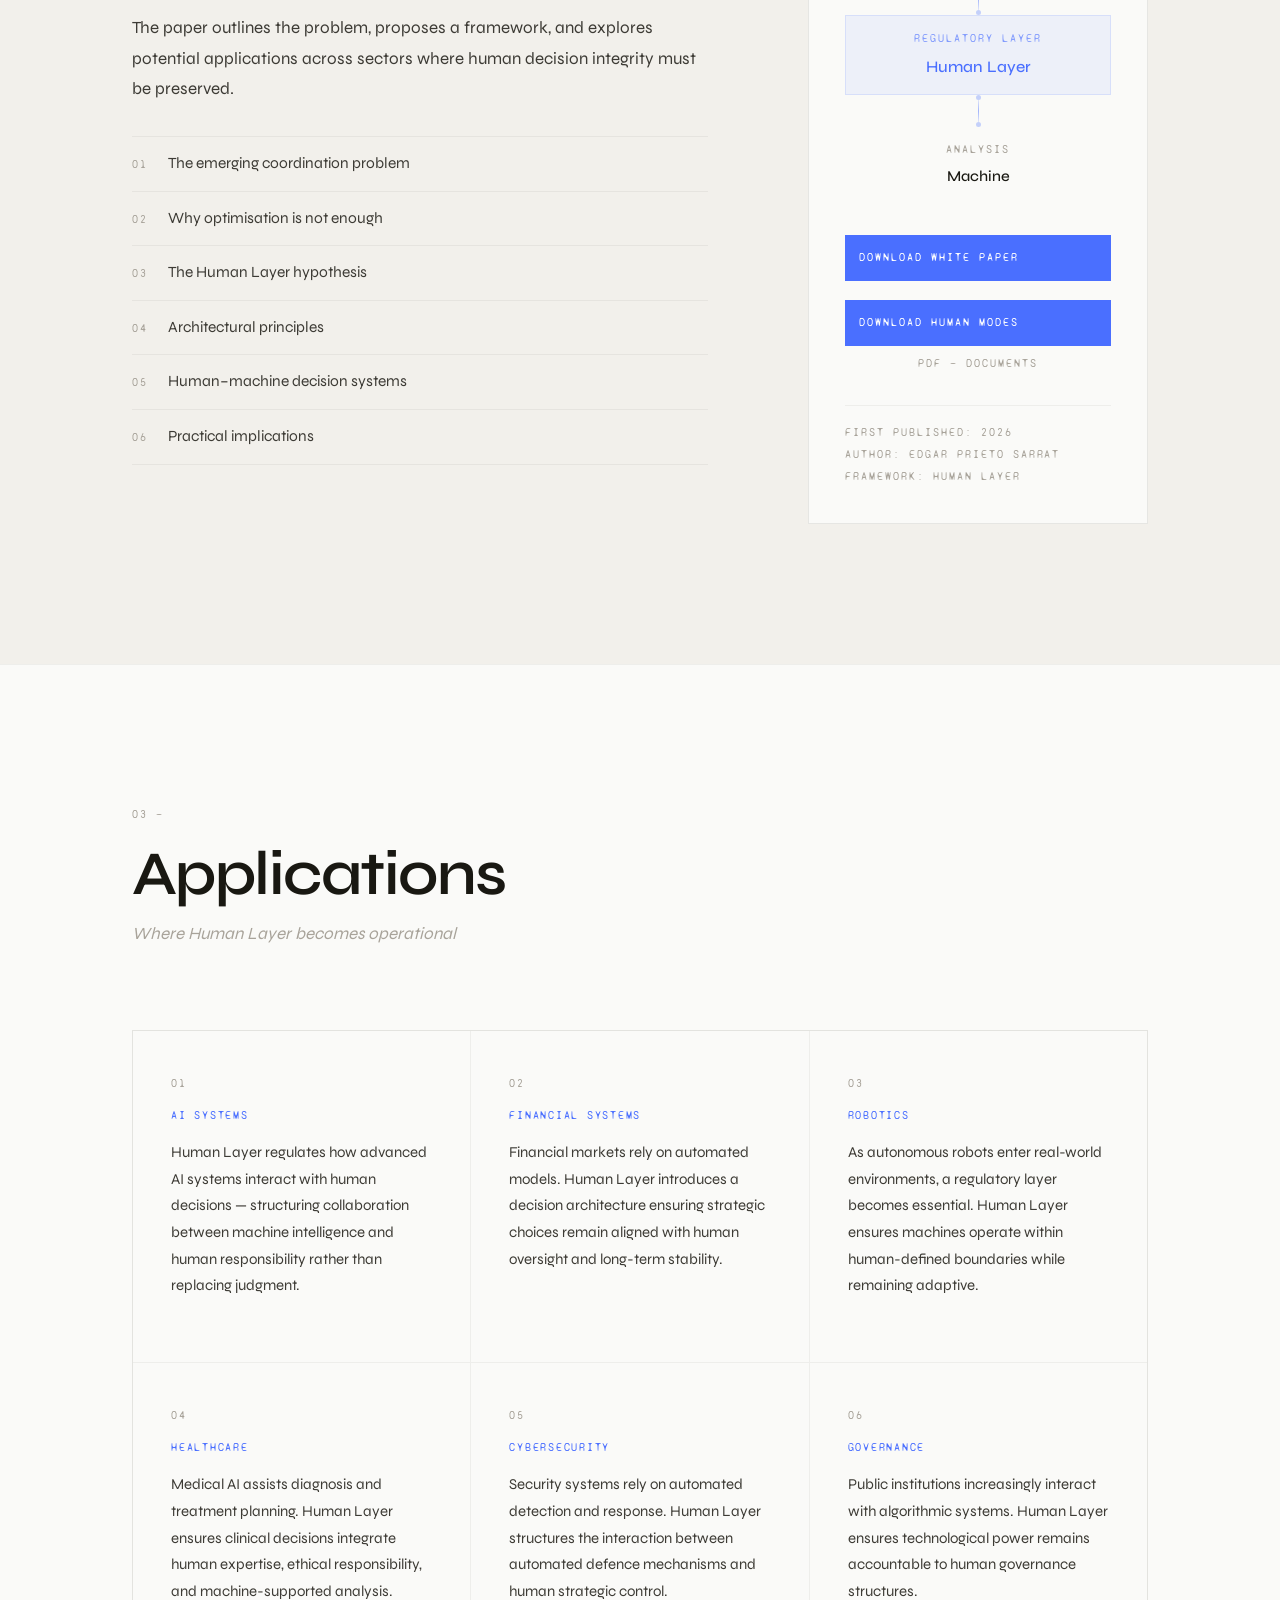
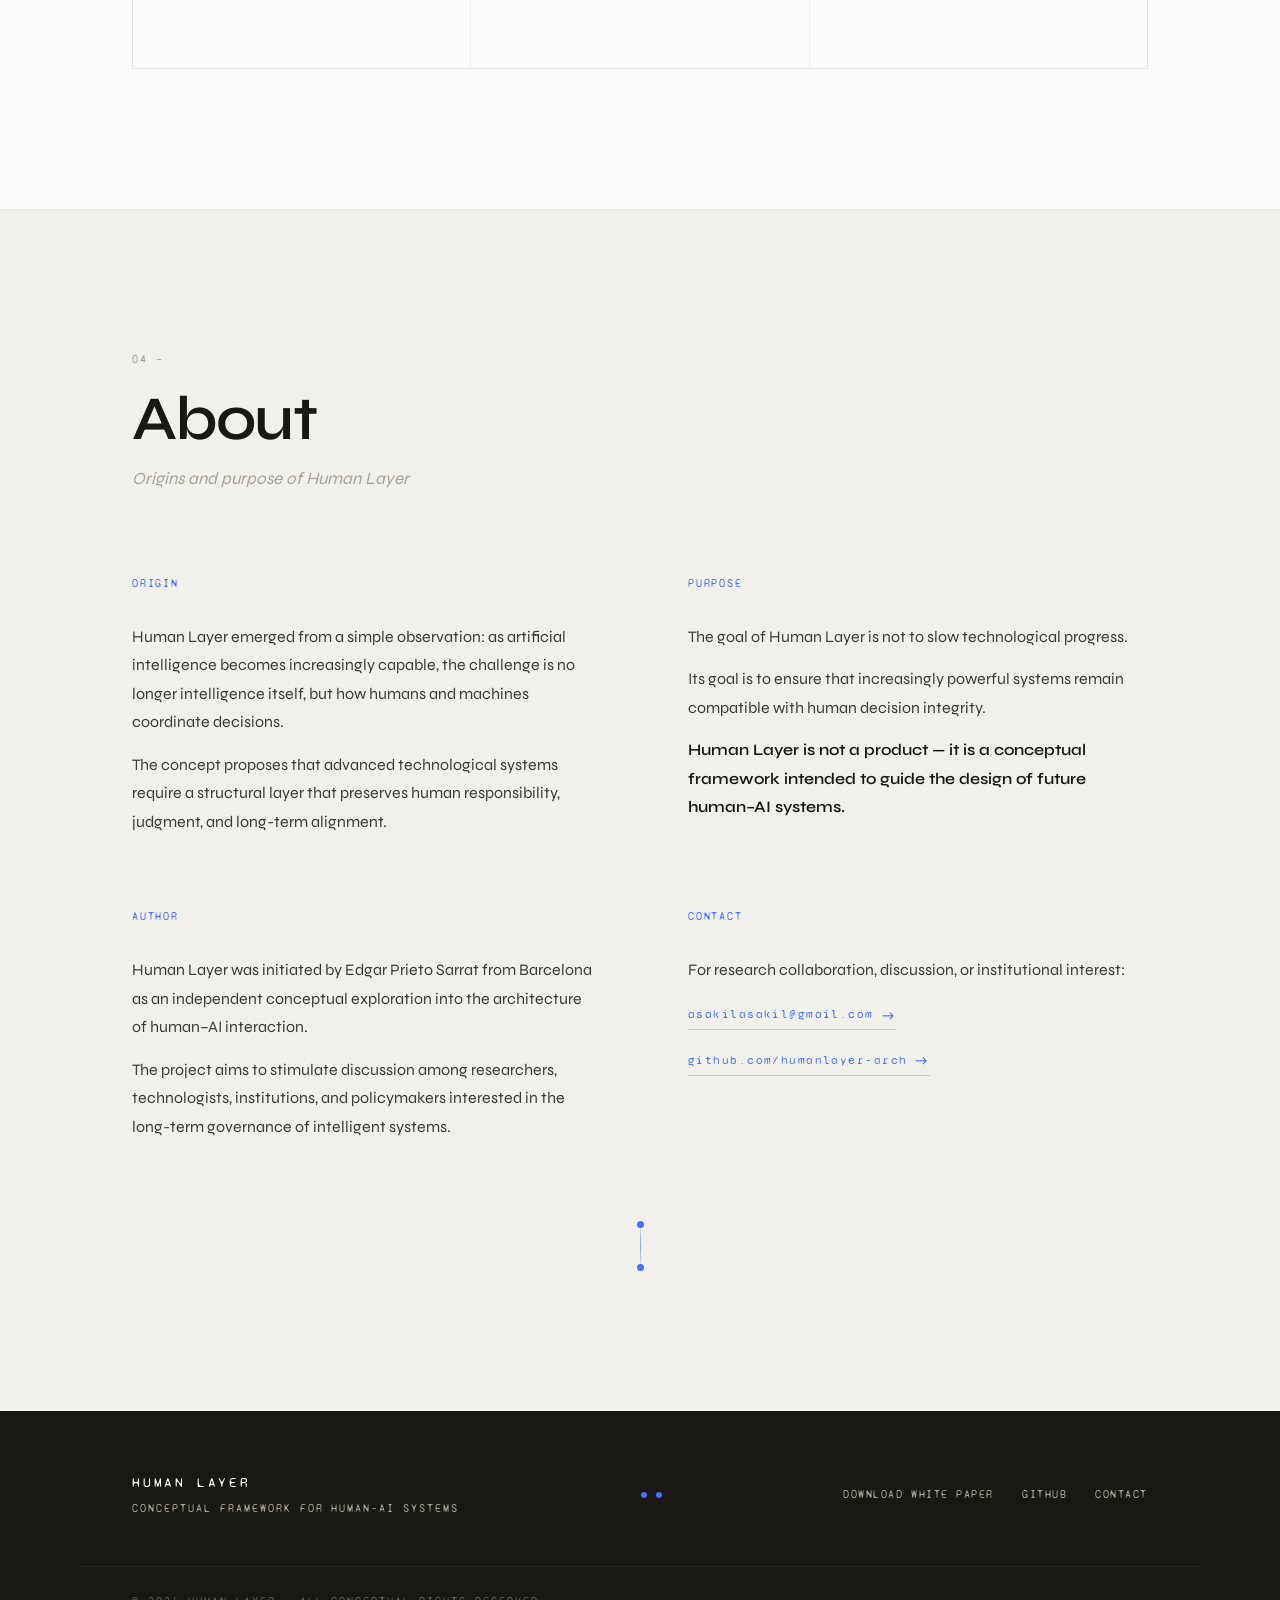
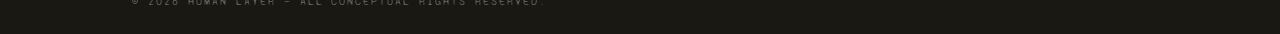
==== commit f8e60cd6: "Update index.html" ====
--- a/index.html
+++ b/index.html
@@ -24,7 +24,7 @@
         <li><a href="#idea">The Idea</a></li>
         <li><a href="Human-Layer-White-Paper.pdf" target="_blank">White Paper</a></li>
         <li><a href="#applications">Applications</a></li>
-        <li><a href="Modos_Humanos.pdf" download>Book</a></li>
+        <li><a href="Modos_Humanos EN.pdf" download>Book</a></li>
         <li><a href="#about">About</a></li>
         <li><<a href="es.html">ES</a></li>
       </ul>
@@ -191,8 +191,8 @@
     Download White Paper
   </a>
 
-  <a href="Modos_Humanos.pdf" download class="btn-dl" style="margin-top:10px;">
-    Download Modos Humanos
+  <a href="Modos_Humanos EN.pdf" download class="btn-dl" style="margin-top:10px;">
+    Download Human Modes
   </a>
 
   <span class="mono dl-sub">PDF — Documents</span>
